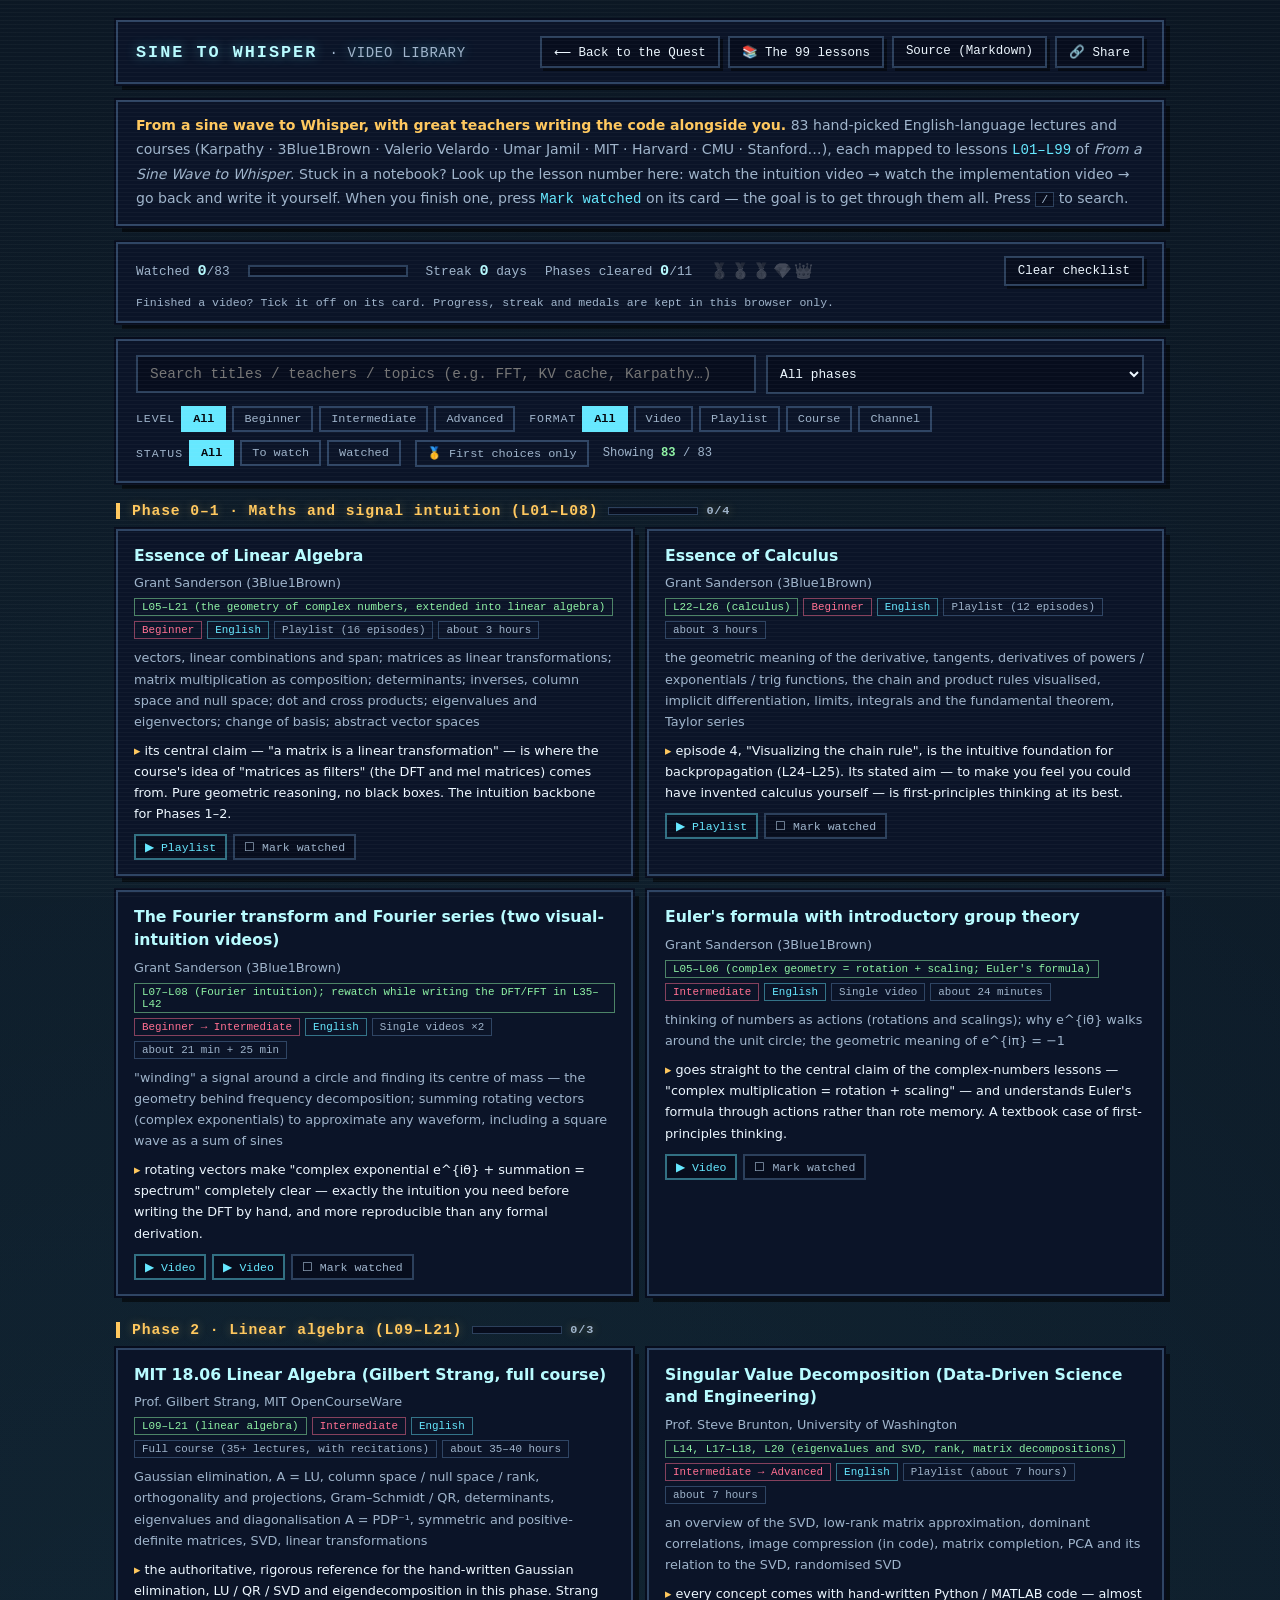
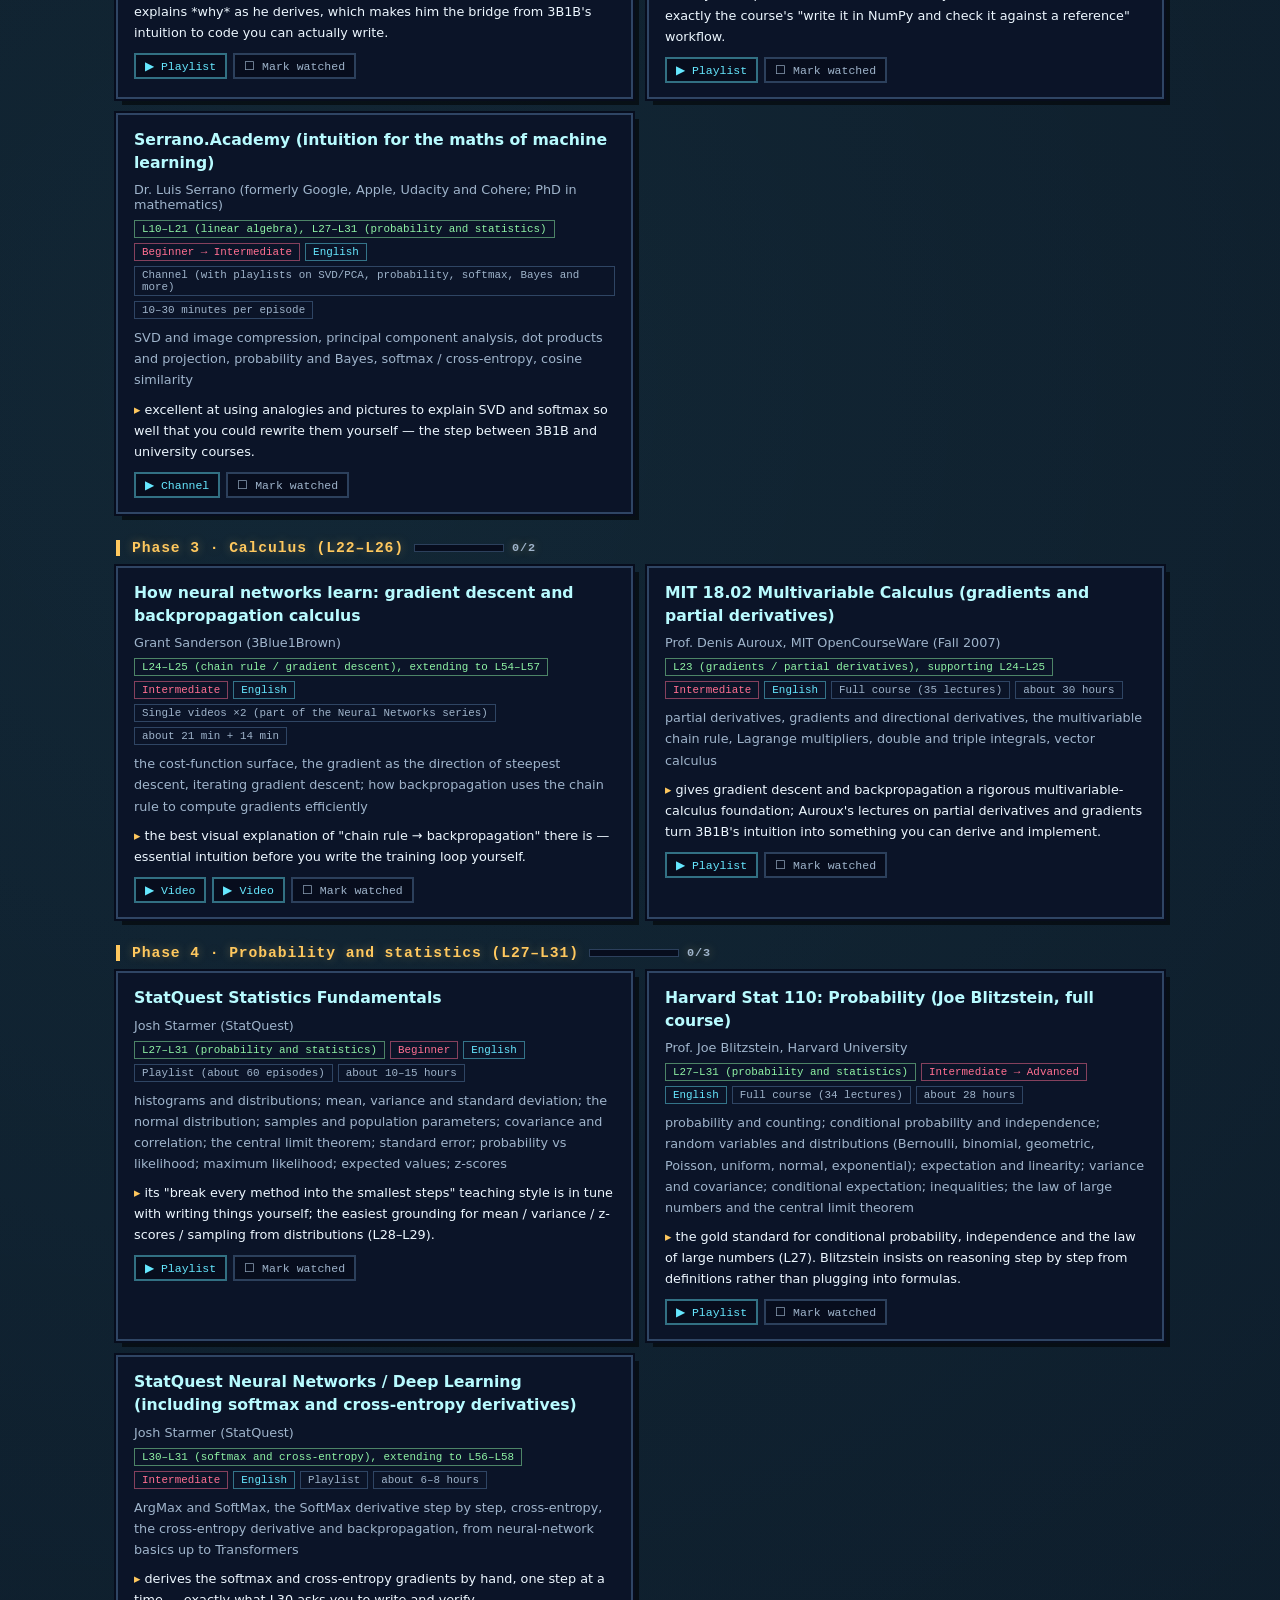
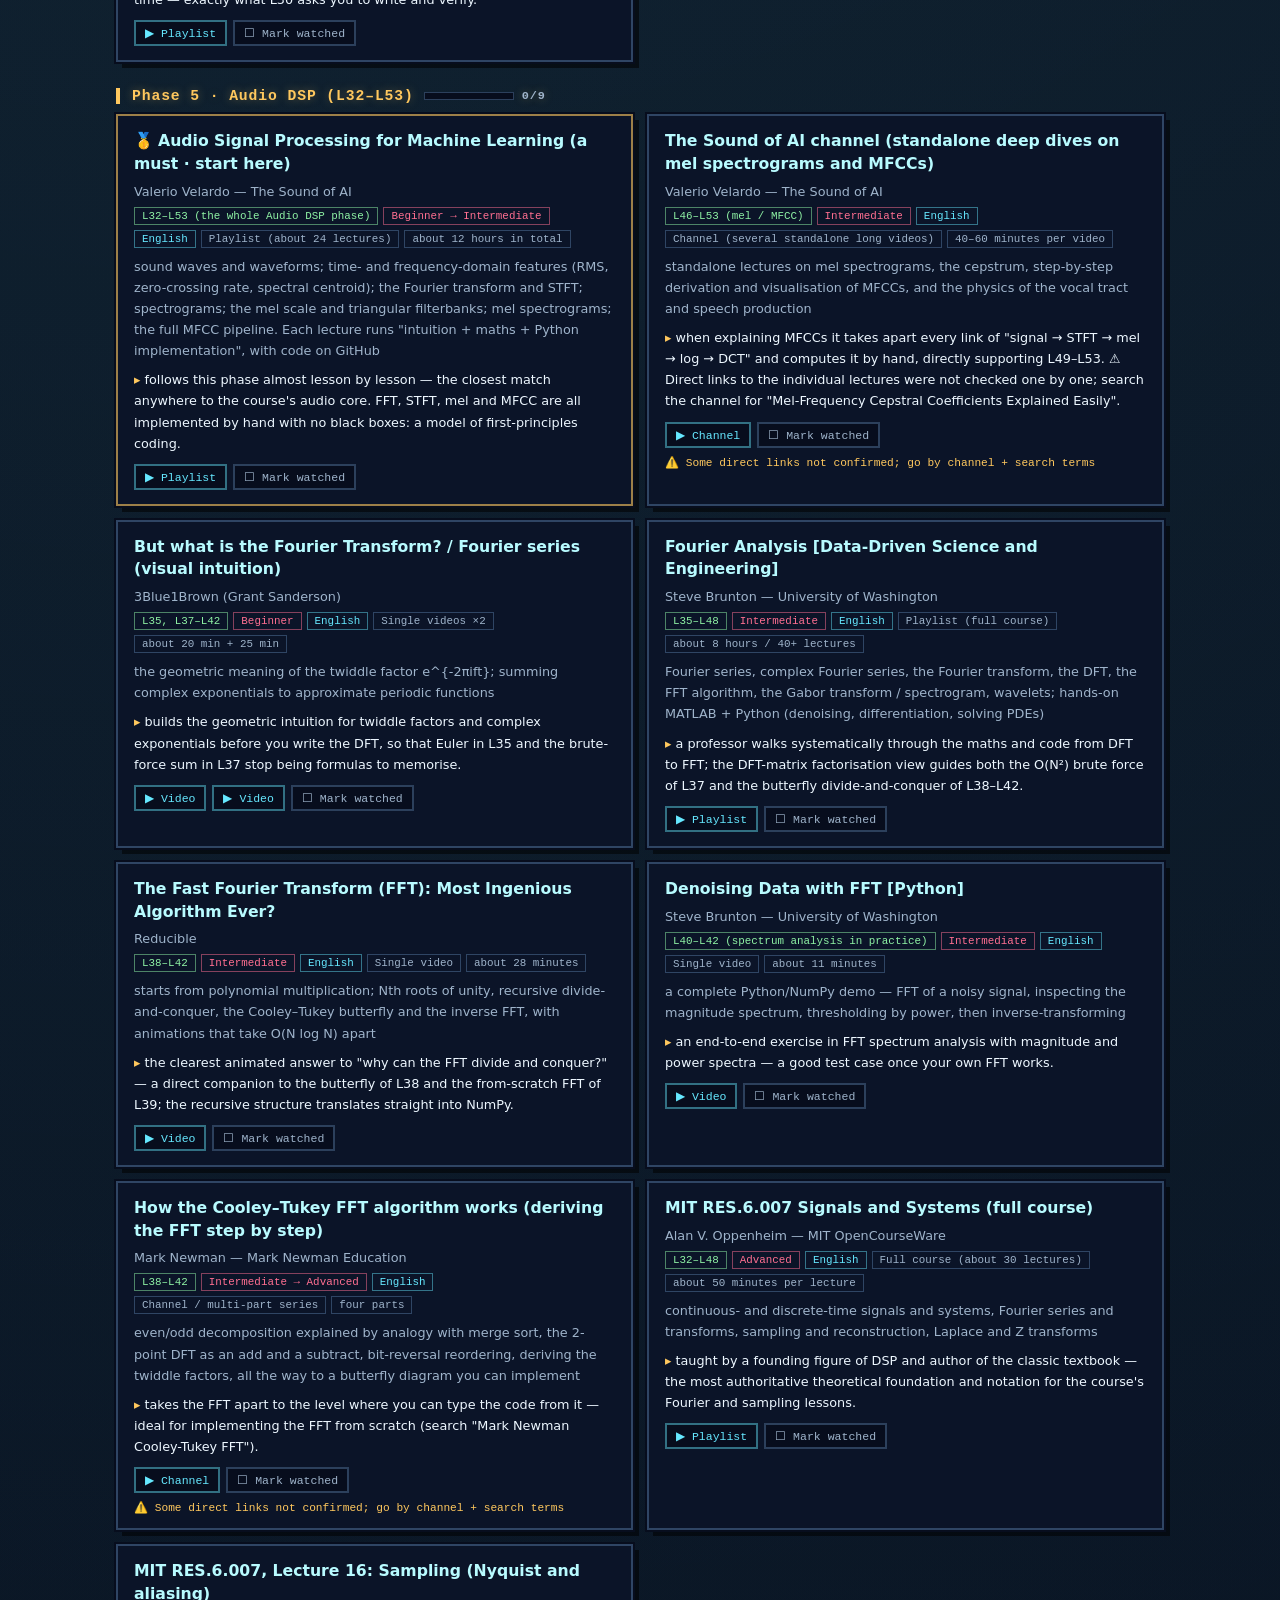
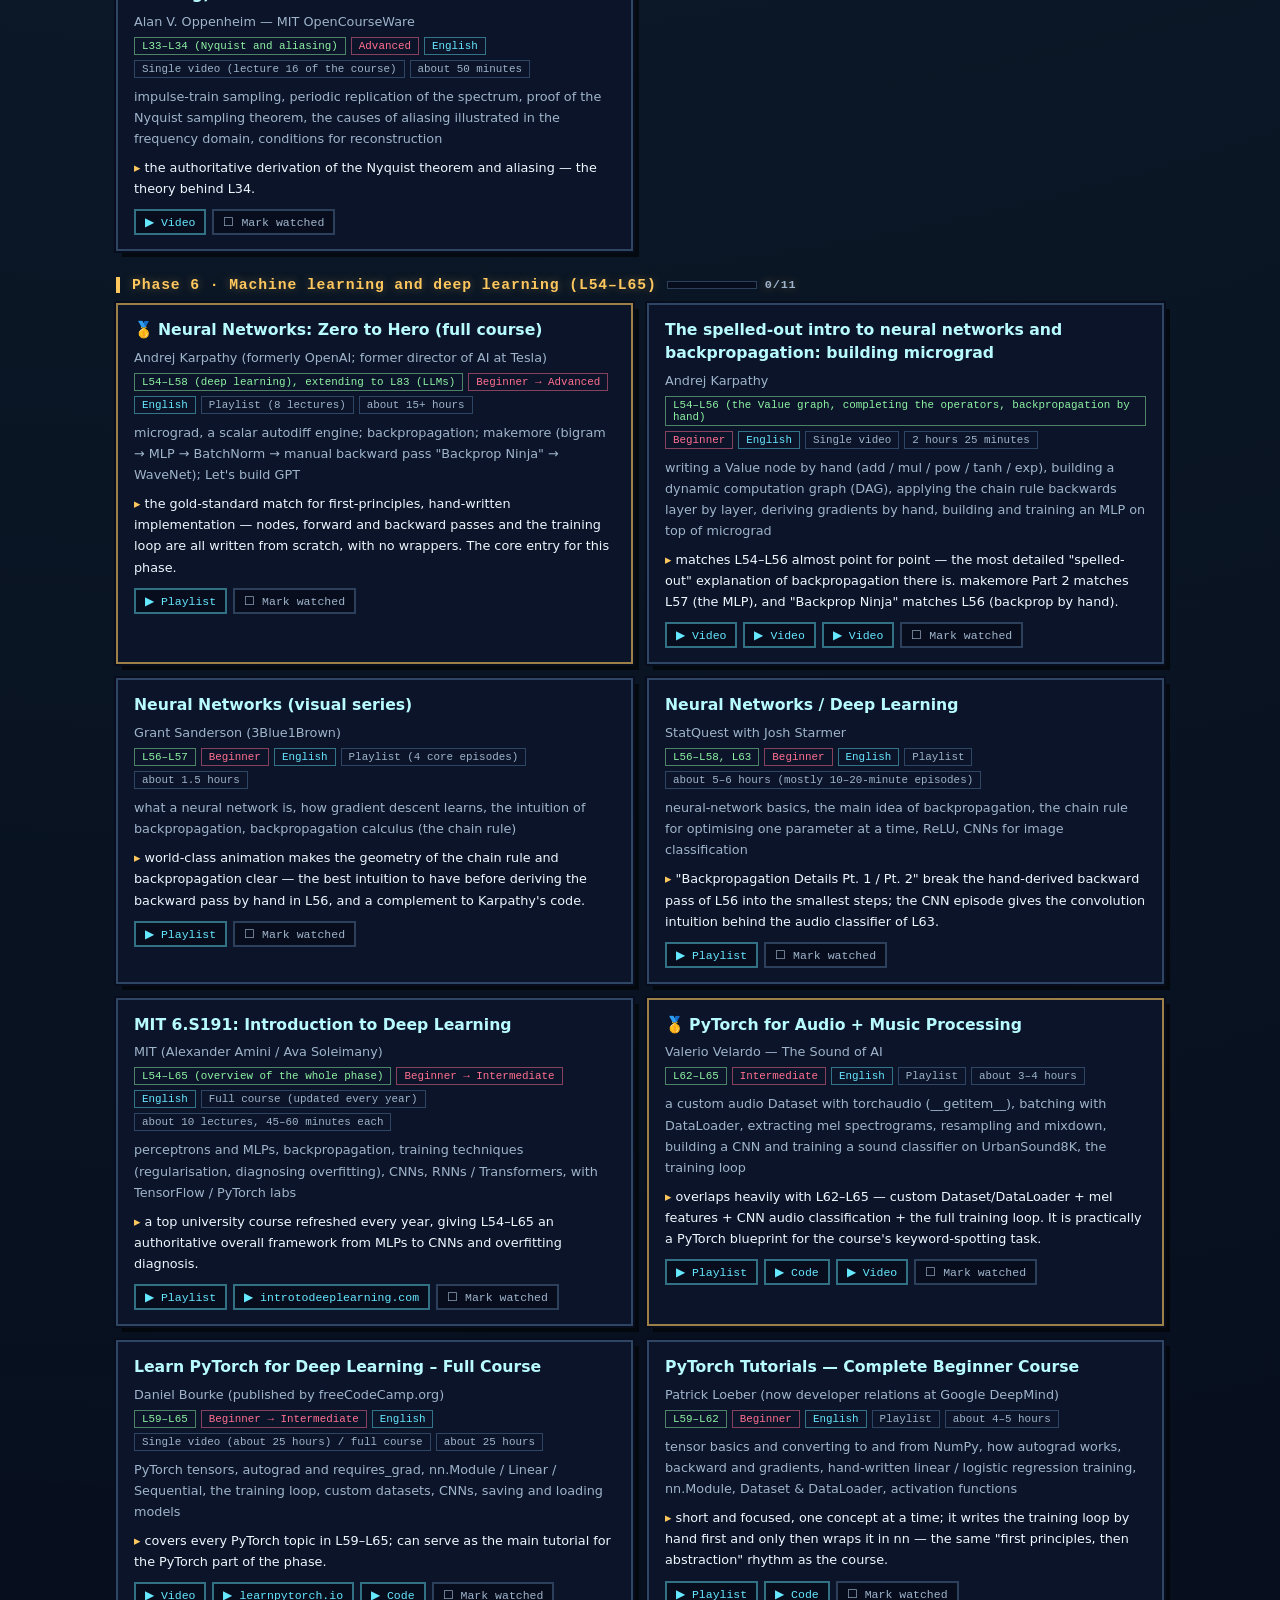
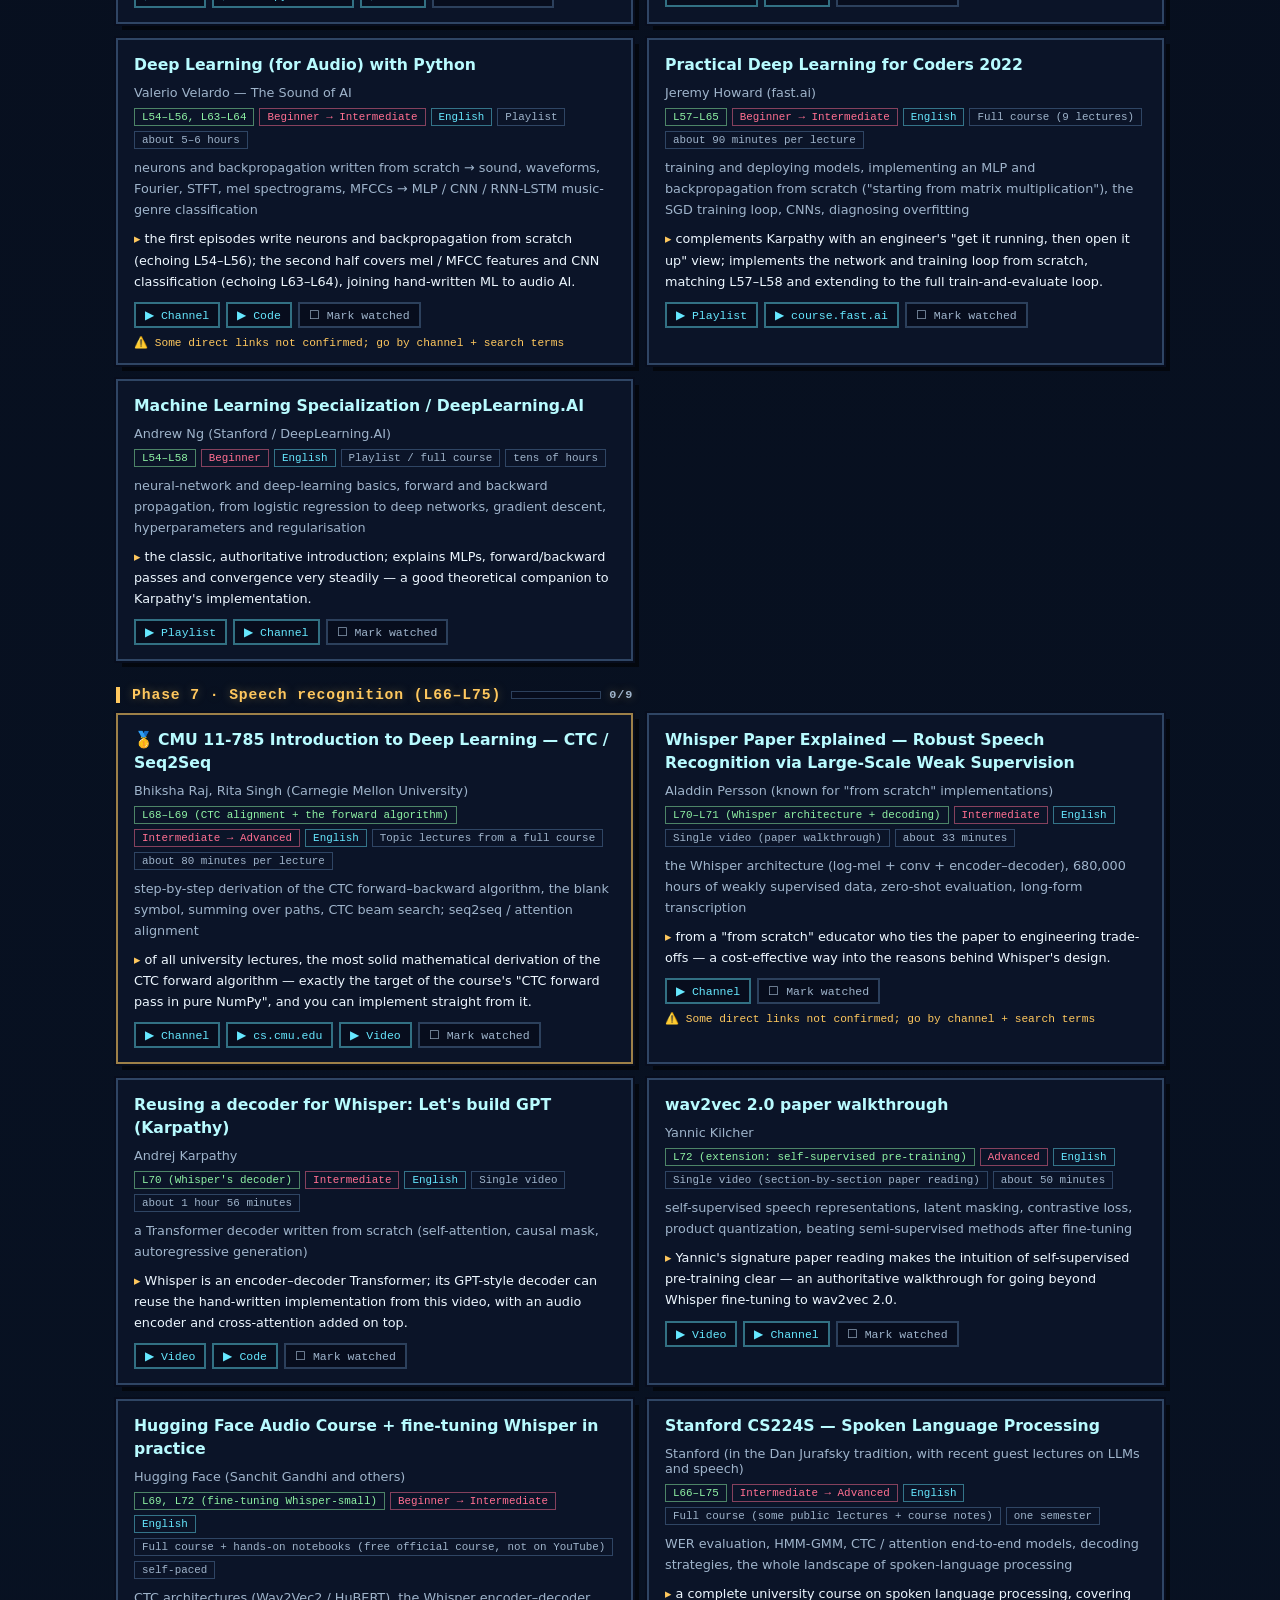
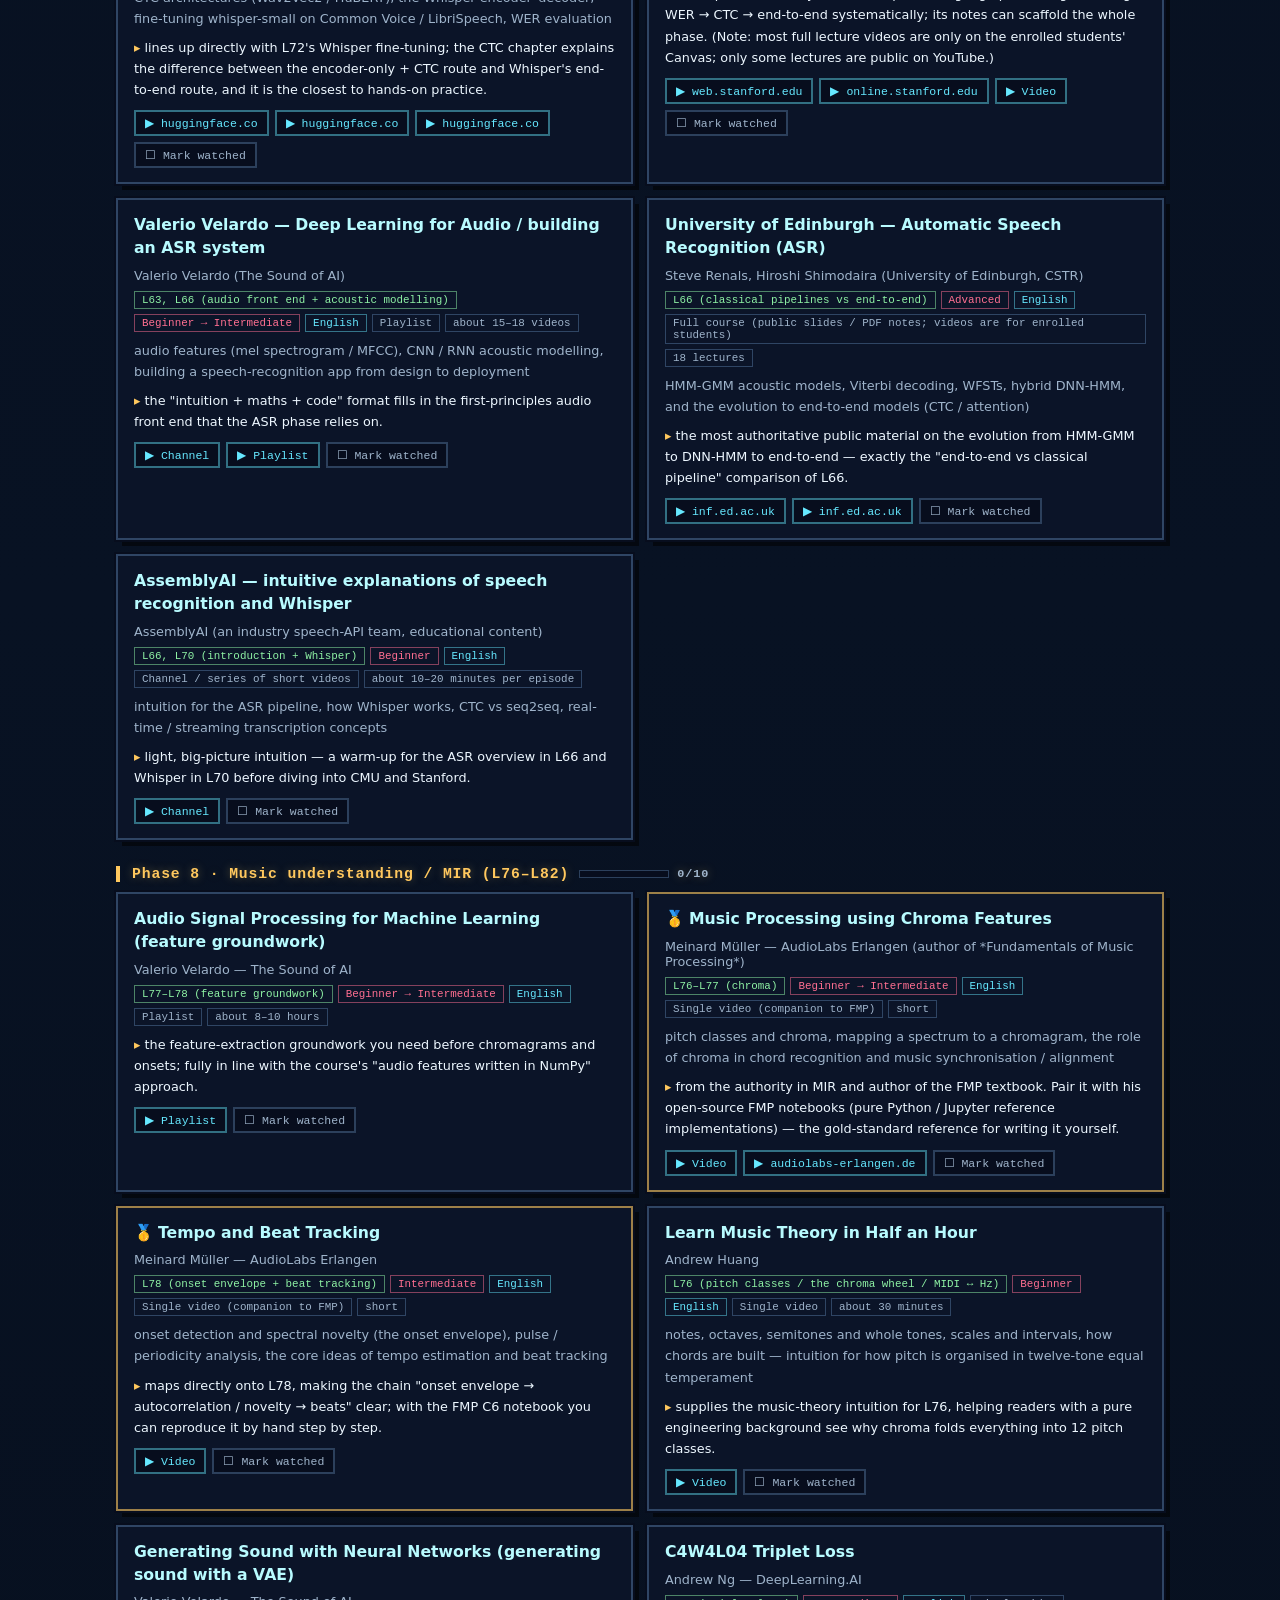
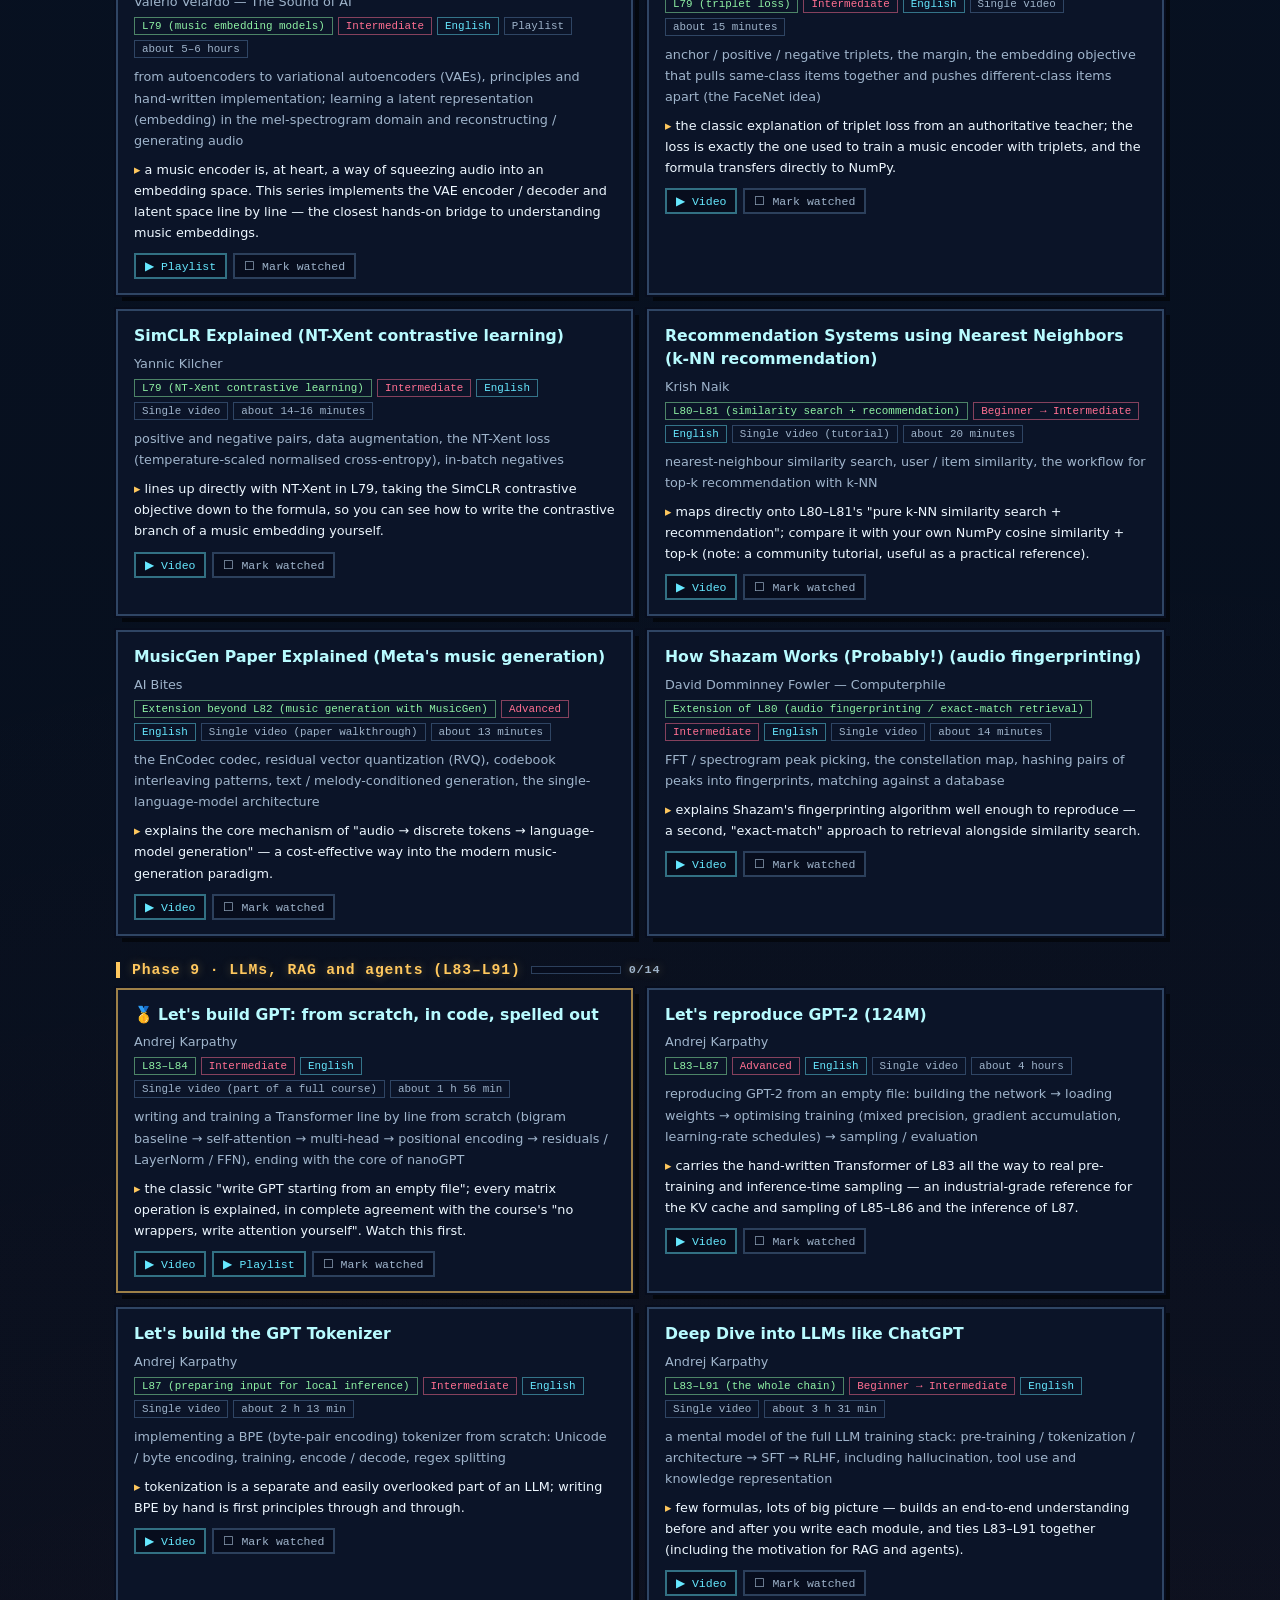
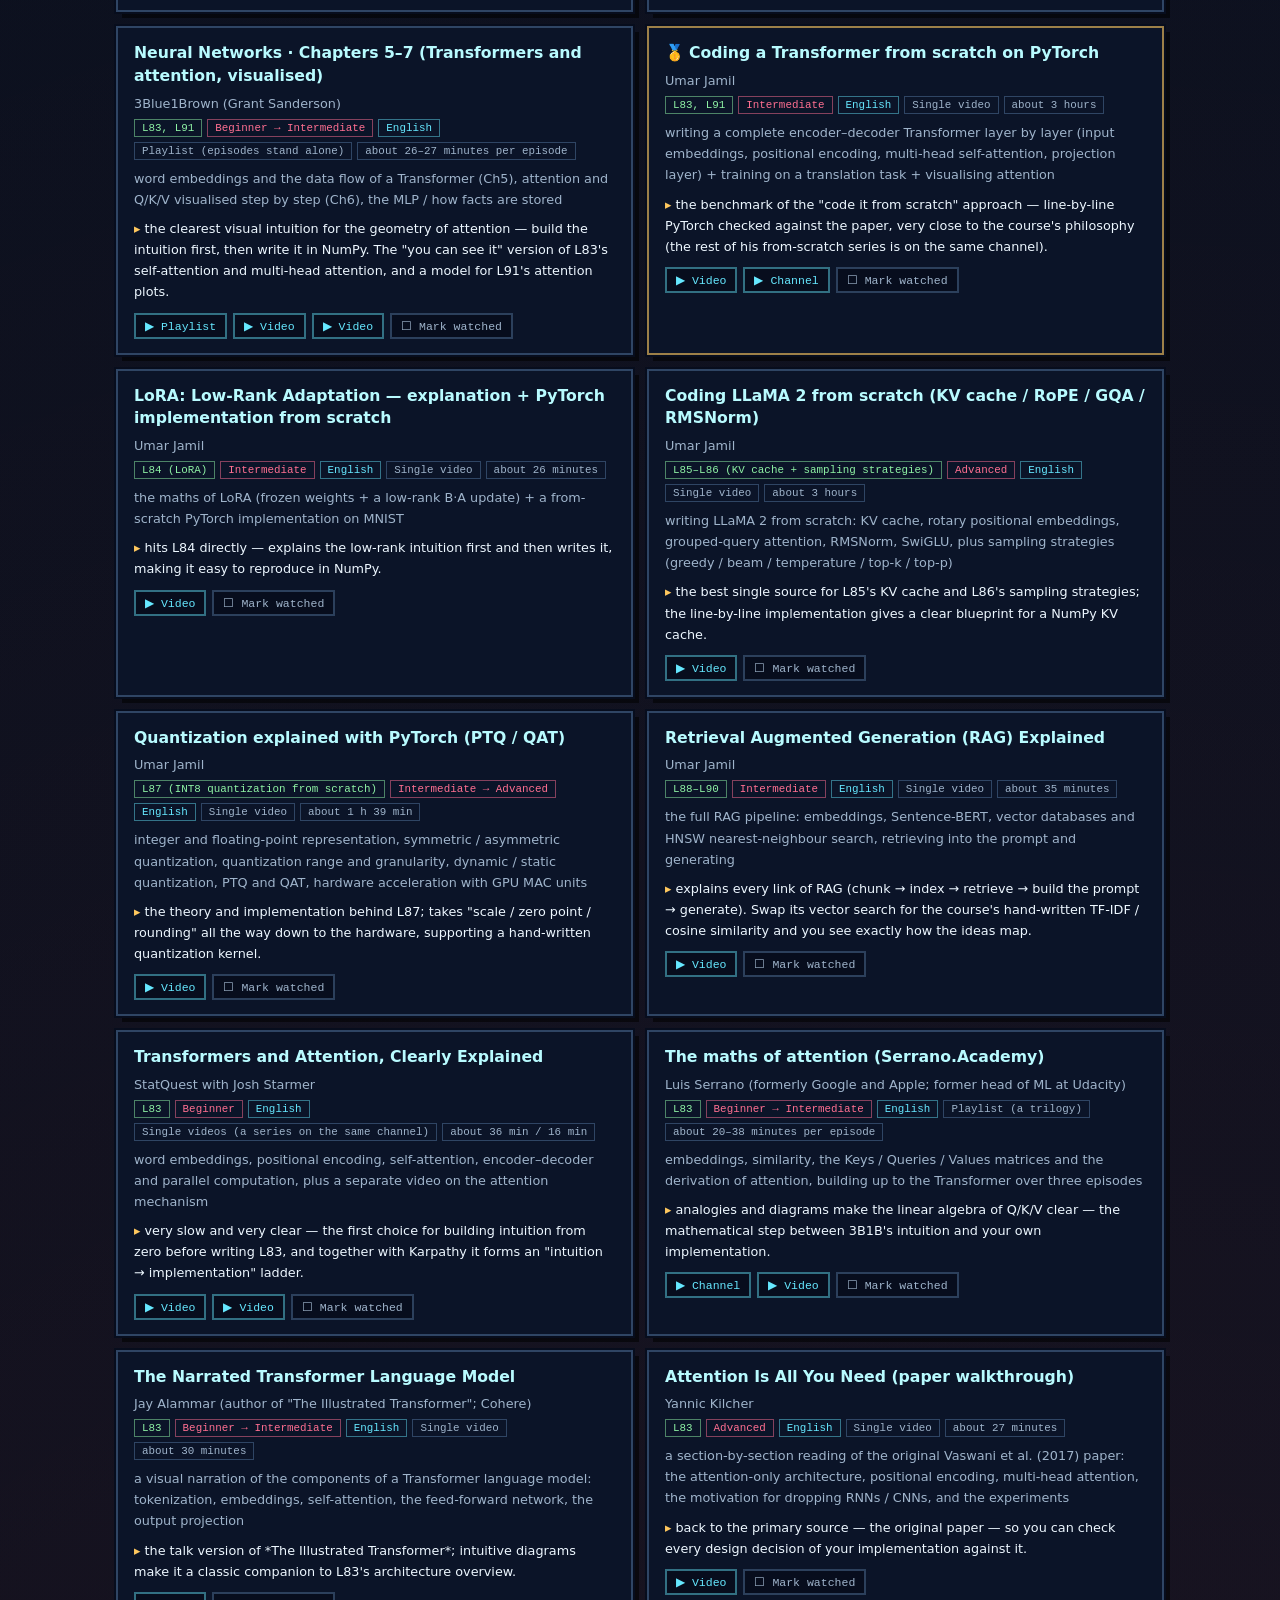
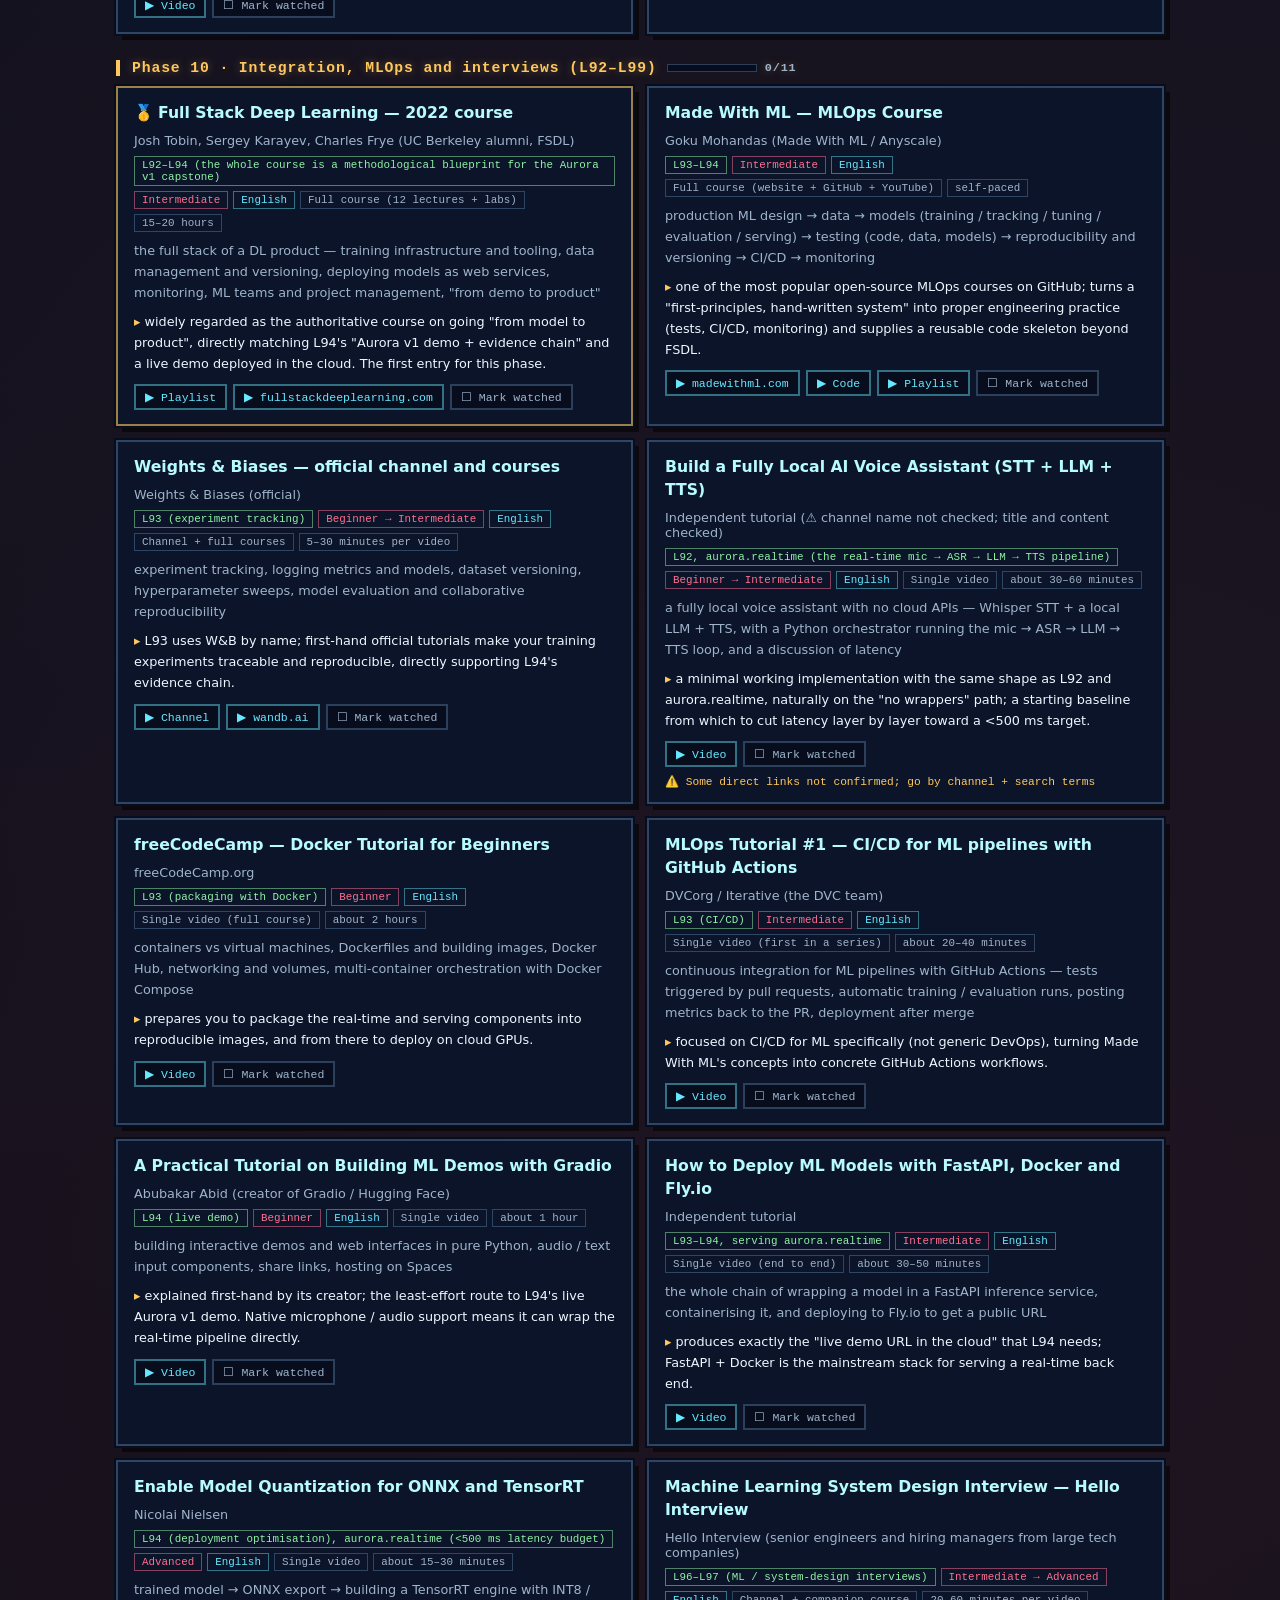
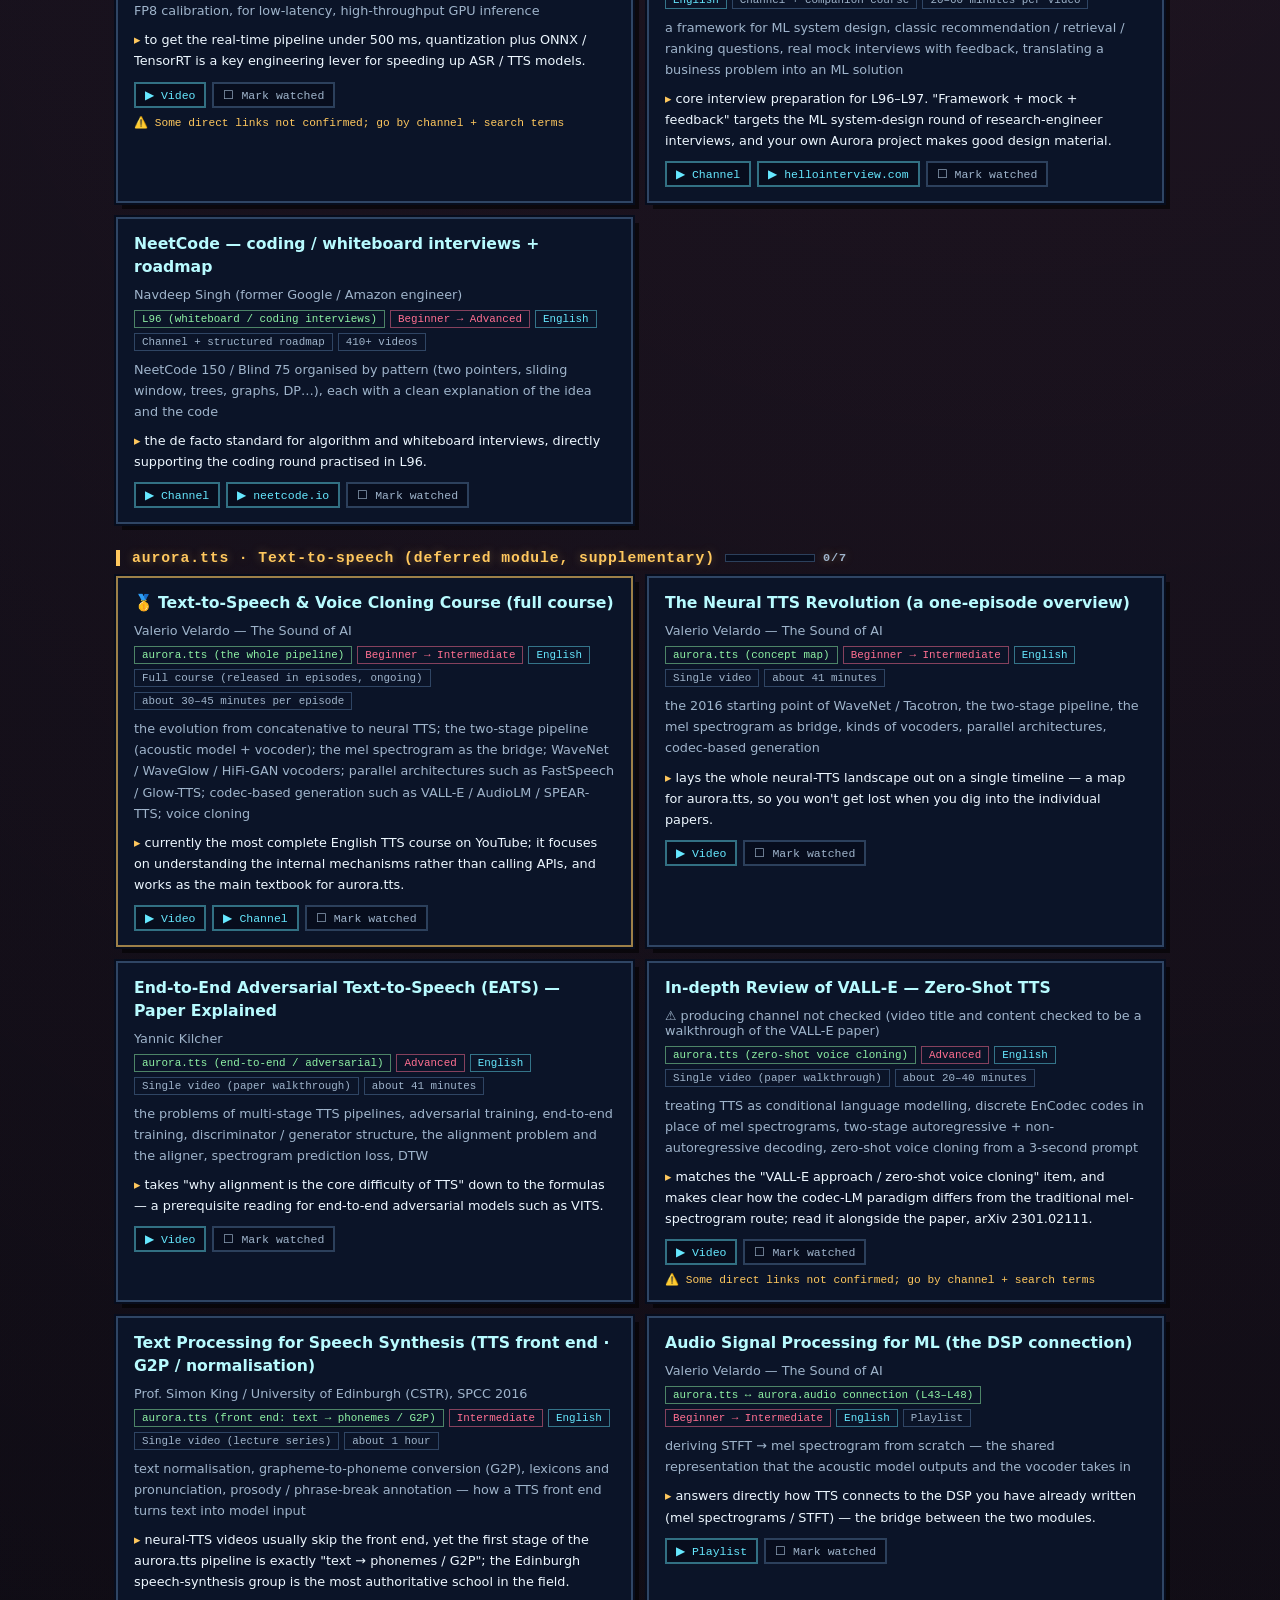
==== quest/video-library.html @ 883bc2a6 "Aurora Quest (English) and an English-only video library, deployed to Pages - quest/: the 8-bit quiz" ====
<!doctype html>
<html lang="en">
  <head>
    <meta charset="UTF-8" />
    <meta name="viewport" content="width=device-width, initial-scale=1.0, viewport-fit=cover" />
    <meta
      name="description"
      content="Video library for From a Sine Wave to Whisper: 83 English-language lectures and courses from great teachers and universities, mapped to lessons L01–L99, searchable and filterable by level and format."
    />
    <meta name="theme-color" content="#08111f" />
    <title>Video Library | From a Sine Wave to Whisper</title>
    <style>
      /* Same design language as the Quest: deep-space CRT + neon palette, hard
         corners + pixel borders. Self-contained (does not load styles.css) so the
         page and the game's styles can't interfere with each other. */
      :root {
        color-scheme: dark;
        --bg: #060b18;
        --panel: #0b1428;
        --panel-deep: #070d1d;
        --line: rgba(140, 197, 255, 0.28);
        --text: #edf7ff;
        --muted: #9fb4cb;
        --cyan: #66e8ff;
        --cyan-strong: #b8fbff;
        --amber: #ffc85e;
        --magenta: #ff6f91;
        --green: #8ff3a5;
        --mono: "IBM Plex Mono", "SFMono-Regular", Consolas, "Liberation Mono", monospace;
        --sans: system-ui, -apple-system, "Segoe UI", Roboto, "Helvetica Neue", Arial,
          sans-serif;
        --max: 1080px;
      }
      * { box-sizing: border-box; }
      html {
        min-height: 100%;
        background:
          radial-gradient(circle at 24% 12%, rgba(102, 232, 255, 0.13), transparent 30%),
          radial-gradient(circle at 78% 85%, rgba(255, 111, 145, 0.1), transparent 28%),
          linear-gradient(180deg, #050814 0%, #081223 52%, #04070e 100%);
      }
      body {
        margin: 0;
        min-height: 100vh;
        color: var(--text);
        font-family: var(--sans);
        overflow-x: hidden;
      }
      body::before {
        content: "";
        position: fixed;
        inset: 0;
        pointer-events: none;
        background: repeating-linear-gradient(
          to bottom,
          rgba(255, 255, 255, 0.03),
          rgba(255, 255, 255, 0.03) 1px,
          transparent 1px,
          transparent 4px
        );
        z-index: 2;
      }
      .shell {
        position: relative;
        max-width: var(--max);
        margin: 0 auto;
        padding: 20px 16px 60px;
        z-index: 1;
      }
      .pixel-panel {
        background: var(--panel);
        border: 2px solid var(--line);
        box-shadow: 0 0 0 2px var(--panel-deep), 6px 6px 0 rgba(0, 0, 0, 0.55);
      }

      /* Top bar */
      .topbar {
        display: flex;
        flex-wrap: wrap;
        align-items: center;
        gap: 10px 16px;
        padding: 14px 18px;
        margin-bottom: 16px;
      }
      .logo {
        font-family: var(--mono);
        font-weight: 700;
        letter-spacing: 0.12em;
        color: var(--cyan-strong);
        text-shadow: 0 0 12px rgba(102, 232, 255, 0.45);
        font-size: 1.05rem;
      }
      .logo small { color: var(--muted); font-weight: 400; letter-spacing: 0.05em; }
      .topbar-links { margin-left: auto; display: flex; gap: 8px; flex-wrap: wrap; }
      .pixel-btn {
        font-family: var(--mono);
        font-size: 0.78rem;
        color: var(--text);
        background: var(--panel-deep);
        border: 2px solid var(--line);
        padding: 6px 12px;
        cursor: pointer;
        text-decoration: none;
        box-shadow: 3px 3px 0 rgba(0, 0, 0, 0.5);
        transition: transform 60ms steps(2, end);
      }
      .pixel-btn:hover { color: var(--cyan-strong); border-color: var(--cyan); transform: translate(-1px, -1px); }
      .pixel-btn:active { transform: translate(1px, 1px); box-shadow: 1px 1px 0 rgba(0, 0, 0, 0.5); }

      /* Intro strip */
      .intro {
        padding: 12px 18px;
        margin-bottom: 16px;
        color: var(--muted);
        font-size: 0.88rem;
        line-height: 1.7;
      }
      .intro strong { color: var(--amber); }
      .intro .k { font-family: var(--mono); color: var(--cyan); }

      /* Controls */
      .controls {
        padding: 14px 18px;
        margin-bottom: 20px;
        display: grid;
        gap: 12px;
      }
      .search-row { display: flex; gap: 10px; flex-wrap: wrap; align-items: center; }
      #search {
        flex: 1;
        min-width: min(220px, 100%);
        font-family: var(--mono);
        font-size: 0.9rem;
        color: var(--text);
        background: var(--panel-deep);
        border: 2px solid var(--line);
        padding: 9px 12px;
        outline: none;
      }
      #search:focus { border-color: var(--cyan); box-shadow: 0 0 10px rgba(102, 232, 255, 0.25); }
      #phase-select {
        font-family: var(--mono);
        font-size: 0.8rem;
        color: var(--text);
        background: var(--panel-deep);
        border: 2px solid var(--line);
        padding: 9px 8px;
        max-width: 100%;
        min-width: 0;
      }
      @media (max-width: 520px) { #phase-select { width: 100%; } }
      .chip-row { display: flex; flex-wrap: wrap; gap: 8px 14px; align-items: center; }
      .chip-group { display: flex; flex-wrap: wrap; gap: 6px; align-items: center; }
      .chip-label { font-family: var(--mono); font-size: 0.72rem; color: var(--muted); letter-spacing: 0.08em; }
      .chip {
        font-family: var(--mono);
        font-size: 0.74rem;
        color: var(--muted);
        background: transparent;
        border: 2px solid var(--line);
        padding: 4px 10px;
        cursor: pointer;
      }
      .chip[aria-pressed="true"] { color: var(--ink, #04070e); background: var(--cyan); border-color: var(--cyan); font-weight: 700; }
      .chip.amber[aria-pressed="true"] { background: var(--amber); border-color: var(--amber); }
      .count-line { font-family: var(--mono); font-size: 0.76rem; color: var(--muted); }
      .count-line strong { color: var(--green); }

      /* Checklist HUD (same pixel gauges as the Quest's top bar) */
      .hud {
        padding: 12px 18px;
        margin-bottom: 16px;
        display: flex;
        flex-wrap: wrap;
        align-items: center;
        gap: 10px 18px;
      }
      .hud .stat { font-family: var(--mono); font-size: 0.8rem; color: var(--muted); white-space: nowrap; }
      .hud .stat strong { color: var(--cyan-strong); font-size: 0.95rem; }
      .xp-meter {
        width: 160px;
        height: 12px;
        background: var(--panel-deep);
        border: 2px solid var(--line);
        padding: 2px;
      }
      .xp-meter-fill {
        width: 0%;
        height: 100%;
        background:
          repeating-linear-gradient(
            90deg,
            transparent,
            transparent 6px,
            rgba(4, 7, 14, 0.55) 6px,
            rgba(4, 7, 14, 0.55) 8px
          ),
          linear-gradient(90deg, var(--cyan), var(--amber));
        transition: width 240ms steps(6);
      }
      .medals { font-size: 0.95rem; letter-spacing: 2px; }
      .medals .locked { opacity: 0.25; filter: grayscale(1); }
      .hud-hint { flex-basis: 100%; margin: 0; font-family: var(--mono); font-size: 0.72rem; color: var(--muted); }
      .hud-hint.crown { color: var(--amber); text-shadow: 0 0 10px rgba(255, 200, 94, 0.4); }
      .hud-actions { margin-left: auto; }
      .pixel-btn.danger { color: var(--magenta); border-color: var(--magenta); }

      /* Watch button and watched-card state */
      .watch-btn {
        font-family: var(--mono);
        font-size: 0.72rem;
        color: var(--muted);
        background: var(--panel-deep);
        border: 2px solid var(--line);
        padding: 4px 9px;
        cursor: pointer;
      }
      .watch-btn:hover { color: var(--green); border-color: var(--green); }
      .watch-btn[aria-pressed="true"] {
        color: var(--ink, #04070e);
        background: var(--green);
        border-color: var(--green);
        font-weight: 700;
      }
      .card.watched { border-color: rgba(143, 243, 165, 0.55); }
      .card.watched .card-title::after { content: " ✓"; color: var(--green); }
      .card.watched .card-covers,
      .card.watched .card-why { opacity: 0.55; }

      /* Progress inside each phase heading */
      .phase-title { display: flex; flex-wrap: wrap; align-items: center; gap: 10px; }
      .phase-progress { font-size: 0.74rem; color: var(--muted); display: inline-flex; align-items: center; gap: 8px; }
      .phase-progress .bar {
        width: 90px;
        height: 8px;
        background: var(--panel-deep);
        border: 1px solid var(--line);
      }
      .phase-progress .bar i { display: block; height: 100%; background: var(--green); }
      .phase-progress.done { color: var(--green); }

      /* Phase groups */
      .phase-block { margin-bottom: 26px; }
      .phase-title {
        font-family: var(--mono);
        font-size: 0.92rem;
        color: var(--amber);
        letter-spacing: 0.06em;
        margin: 0 0 10px;
        padding-left: 12px;
        border-left: 4px solid var(--amber);
        text-shadow: 0 0 10px rgba(255, 200, 94, 0.35);
      }
      .cards { display: grid; grid-template-columns: 1fr; gap: 14px; }
      .cards > * { min-width: 0; }
      @media (min-width: 760px) { .cards { grid-template-columns: 1fr 1fr; } }

      /* Resource cards */
      .card { padding: 14px 16px; display: flex; flex-direction: column; gap: 8px; }
      .card.top-pick { border-color: rgba(255, 200, 94, 0.6); }
      .card-title { margin: 0; font-size: 0.98rem; line-height: 1.45; color: var(--cyan-strong); }
      .card-title .medal { margin-right: 4px; }
      .card-instructor { font-size: 0.8rem; color: var(--muted); }
      .badges { display: flex; flex-wrap: wrap; gap: 5px; }
      .badge {
        font-family: var(--mono);
        font-size: 0.68rem;
        padding: 2px 7px;
        border: 1px solid var(--line);
        color: var(--muted);
        /* English field values run longer than the original's; let badges wrap
           instead of pushing cards wider than a phone screen. */
        white-space: normal;
        overflow-wrap: anywhere;
        max-width: 100%;
      }
      .badge.align { color: var(--green); border-color: rgba(143, 243, 165, 0.5); }
      .badge.diff { color: var(--magenta); border-color: rgba(255, 111, 145, 0.5); }
      .badge.lang { color: var(--cyan); border-color: rgba(102, 232, 255, 0.45); }
      .card-covers { font-size: 0.8rem; color: var(--muted); line-height: 1.65; margin: 0; }
      .card-why { font-size: 0.8rem; color: var(--text); line-height: 1.65; margin: 0; }
      .card-why::before { content: "▸ "; color: var(--amber); }
      .card-links { display: flex; flex-wrap: wrap; gap: 6px; margin-top: 2px; }
      .link-btn {
        font-family: var(--mono);
        font-size: 0.72rem;
        text-decoration: none;
        color: var(--cyan);
        border: 2px solid rgba(102, 232, 255, 0.45);
        padding: 4px 9px;
        background: var(--panel-deep);
      }
      .link-btn:hover { color: var(--ink, #04070e); background: var(--cyan); }
      .warn { font-family: var(--mono); font-size: 0.7rem; color: var(--amber); }
      .empty { padding: 30px; text-align: center; color: var(--muted); font-family: var(--mono); }

      .footer { margin-top: 34px; text-align: center; color: var(--muted); font-size: 0.76rem; font-family: var(--mono); line-height: 1.8; }
      .footer a { color: var(--cyan); }
      kbd {
        font-family: var(--mono);
        border: 1px solid var(--line);
        padding: 0 5px;
        font-size: 0.72rem;
        background: var(--panel-deep);
      }
    </style>
  </head>
  <body>
    <div class="shell">
      <header class="topbar pixel-panel">
        <span class="logo">SINE&nbsp;TO&nbsp;WHISPER <small>· VIDEO LIBRARY</small></span>
        <nav class="topbar-links">
          <a class="pixel-btn" href="./index.html">⟵ Back to the Quest</a>
          <a
            class="pixel-btn"
            href="https://github.com/djzoom/from-sine-to-whisper#the-course-l01--l99"
            target="_blank"
            rel="noopener"
            >📚 The 99 lessons</a
          >
          <a
            class="pixel-btn"
            href="https://github.com/djzoom/from-sine-to-whisper/blob/main/docs/VIDEO_LIBRARY.md"
            target="_blank"
            rel="noopener"
            >Source (Markdown)</a
          >
          <button class="pixel-btn" id="share-button" type="button">🔗 Share</button>
        </nav>
      </header>

      <section class="intro pixel-panel">
        <strong>From a sine wave to Whisper, with great teachers writing the code alongside you.</strong>
        <span id="intro-count">83</span> hand-picked English-language lectures and courses (Karpathy ·
        3Blue1Brown · Valerio Velardo · Umar Jamil · MIT · Harvard · CMU · Stanford…), each mapped to
        lessons <span class="k">L01–L99</span> of <em>From a Sine Wave to Whisper</em>. Stuck in a
        notebook? Look up the lesson number here: watch the intuition video → watch the implementation
        video → go back and write it yourself. When you finish one, press
        <span class="k">Mark watched</span> on its card — the goal is to get through them all. Press
        <kbd>/</kbd> to search.
      </section>

      <section class="hud pixel-panel" aria-label="Checklist progress">
        <span class="stat">Watched <strong id="hud-count">0</strong><span id="hud-total">/0</span></span>
        <div class="xp-meter" aria-hidden="true"><div class="xp-meter-fill" id="hud-fill"></div></div>
        <span class="stat">Streak <strong id="hud-streak">0</strong> <span id="hud-streak-unit">days</span></span>
        <span class="stat">Phases cleared <strong id="hud-phases">0</strong><span id="hud-phase-total">/0</span></span>
        <span class="medals" id="hud-medals" title="Milestones: 10 🥉 · 25 🥈 · 50 🥇 · 75 💎 · all 👑"></span>
        <span class="hud-actions">
          <button class="pixel-btn" id="clear-watched" type="button">Clear checklist</button>
        </span>
        <p class="hud-hint" id="hud-hint" aria-live="polite"></p>
      </section>

      <section class="controls pixel-panel" aria-label="Search and filters">
        <div class="search-row">
          <input
            id="search"
            type="search"
            placeholder="Search titles / teachers / topics (e.g. FFT, KV cache, Karpathy…)"
            aria-label="Search the library"
          />
          <select id="phase-select" aria-label="Filter by course phase">
            <option value="">All phases</option>
          </select>
        </div>
        <div class="chip-row">
          <div class="chip-group" id="diff-chips" role="group" aria-label="Filter by level">
            <span class="chip-label">LEVEL</span>
            <button class="chip" data-value="" aria-pressed="true">All</button>
            <button class="chip" data-value="Beginner" aria-pressed="false">Beginner</button>
            <button class="chip" data-value="Intermediate" aria-pressed="false">Intermediate</button>
            <button class="chip" data-value="Advanced" aria-pressed="false">Advanced</button>
          </div>
          <div class="chip-group" id="format-chips" role="group" aria-label="Filter by format">
            <span class="chip-label">FORMAT</span>
            <button class="chip" data-value="" aria-pressed="true">All</button>
            <button class="chip" data-value="Video" aria-pressed="false">Video</button>
            <button class="chip" data-value="Playlist" aria-pressed="false">Playlist</button>
            <button class="chip" data-value="Course" aria-pressed="false">Course</button>
            <button class="chip" data-value="Channel" aria-pressed="false">Channel</button>
          </div>
          <div class="chip-group" id="watch-chips" role="group" aria-label="Filter by watched status">
            <span class="chip-label">STATUS</span>
            <button class="chip" data-value="" aria-pressed="true">All</button>
            <button class="chip" data-value="unwatched" aria-pressed="false">To watch</button>
            <button class="chip" data-value="watched" aria-pressed="false">Watched</button>
          </div>
          <div class="chip-group">
            <button class="chip amber" id="top-pick-chip" aria-pressed="false">🥇 First choices only</button>
          </div>
          <span class="count-line" id="count-line" aria-live="polite"></span>
        </div>
      </section>

      <main id="library" aria-label="Video list"></main>

      <footer class="footer">
        <p>
          Source:
          <a
            href="https://github.com/djzoom/from-sine-to-whisper/blob/main/docs/VIDEO_LIBRARY.md"
            target="_blank"
            rel="noopener"
            >docs/VIDEO_LIBRARY.md</a
          >
          (after editing the Markdown, run
          <kbd>node scripts/generate_video_library_data.mjs</kbd> to regenerate). All lectures are in
          English. ⚠️ = a single-video link that was not individually confirmed; go by the channel +
          search terms. Your checklist is stored only in this browser.
        </p>
      </footer>
    </div>

    <script type="module">
      import { videoLibrary } from "./src/video-library.generated.js";
      import {
        loadSave,
        persist,
        clearSave,
        defaultSave,
        toggleWatched,
        watchedCount,
        streakDays,
        milestones,
        nextMilestone,
      } from "./src/video-library-state.js";

      const state = { query: "", phase: "", diff: "", format: "", topPick: false, watch: "" };
      const validIds = new Set(videoLibrary.items.map((item) => item.id));
      let save = loadSave(validIds);

      const searchInput = document.getElementById("search");
      const phaseSelect = document.getElementById("phase-select");
      const countLine = document.getElementById("count-line");
      const container = document.getElementById("library");

      document.getElementById("intro-count").textContent = videoLibrary.count;

      for (const phase of videoLibrary.phases) {
        const option = document.createElement("option");
        option.value = phase;
        // Drop the parenthetical lesson range in the dropdown to keep it compact.
        option.textContent = phase.replace(/\s*\([^)]*\)/g, "").trim();
        phaseSelect.appendChild(option);
      }

      const escapeHtml = (text) =>
        String(text).replace(
          /[&<>"']/g,
          (ch) => ({ "&": "&amp;", "<": "&lt;", ">": "&gt;", '"': "&quot;", "'": "&#39;" })[ch]
        );

      function matches(item) {
        if (state.phase && item.phase !== state.phase) return false;
        if (state.diff && !item.diffLevels.includes(state.diff)) return false;
        if (state.format && !item.formatTags.includes(state.format)) return false;
        if (state.topPick && !item.topPick) return false;
        if (state.watch === "watched" && !save.watched[item.id]) return false;
        if (state.watch === "unwatched" && save.watched[item.id]) return false;
        if (state.query) {
          for (const term of state.query.toLowerCase().split(/\s+/)) {
            if (term && !item.searchable.includes(term)) return false;
          }
        }
        return true;
      }

      function badge(text, cls = "") {
        return text ? `<span class="badge ${cls}">${escapeHtml(text)}</span>` : "";
      }

      function renderCard(item) {
        const badges = [
          badge(item.align, "align"),
          badge(item.difficulty, "diff"),
          badge(item.langTags.join(" / "), "lang"),
          badge(item.type),
          badge(item.duration),
        ].join("");
        const links = item.urls
          .map(
            ({ url, label }) =>
              `<a class="link-btn" href="${escapeHtml(url)}" target="_blank" rel="noopener">▶ ${escapeHtml(label)}</a>`
          )
          .join("");
        const watchedOn = save.watched[item.id];
        const watchBtn = watchedOn
          ? `<button class="watch-btn" data-id="${item.id}" aria-pressed="true" title="Click to untick">✓ Watched ${watchedOn.slice(5)}</button>`
          : `<button class="watch-btn" data-id="${item.id}" aria-pressed="false" title="Finished it? Click to tick it off">☐ Mark watched</button>`;
        return `<article class="card pixel-panel${item.topPick ? " top-pick" : ""}${watchedOn ? " watched" : ""}">
          <h3 class="card-title">${item.topPick ? '<span class="medal">🥇</span>' : ""}${escapeHtml(item.title)}</h3>
          <div class="card-instructor">${escapeHtml(item.instructor ?? "")}</div>
          <div class="badges">${badges}</div>
          ${item.covers ? `<p class="card-covers">${escapeHtml(item.covers)}</p>` : ""}
          ${item.why ? `<p class="card-why">${escapeHtml(item.why)}</p>` : ""}
          <div class="card-links">${links}${watchBtn}</div>
          ${item.unverified ? '<span class="warn">⚠️ Some direct links not confirmed; go by channel + search terms</span>' : ""}
        </article>`;
      }

      function phaseStats(phase) {
        const items = videoLibrary.items.filter((item) => item.phase === phase);
        const done = items.filter((item) => save.watched[item.id]).length;
        return { done, total: items.length };
      }

      function renderHud() {
        const count = watchedCount(save);
        const total = videoLibrary.count;
        const clearedPhases = videoLibrary.phases.filter((phase) => {
          const { done, total: t } = phaseStats(phase);
          return t > 0 && done >= t;
        }).length;

        document.getElementById("hud-count").textContent = count;
        document.getElementById("hud-total").textContent = `/${total}`;
        document.getElementById("hud-fill").style.width = `${Math.round((count / total) * 100)}%`;
        const streak = streakDays(save);
        document.getElementById("hud-streak").textContent = streak;
        document.getElementById("hud-streak-unit").textContent = streak === 1 ? "day" : "days";
        document.getElementById("hud-phases").textContent = clearedPhases;
        document.getElementById("hud-phase-total").textContent = `/${videoLibrary.phases.length}`;

        document.getElementById("hud-medals").innerHTML = milestones(total)
          .map(
            (m) =>
              `<span class="${count >= m.at ? "" : "locked"}" title="${m.at} watched · ${m.name}">${m.icon}</span>`
          )
          .join("");

        const hint = document.getElementById("hud-hint");
        const next = nextMilestone(total, count);
        if (!count) {
          hint.textContent =
            "Finished a video? Tick it off on its card. Progress, streak and medals are kept in this browser only.";
          hint.classList.remove("crown");
        } else if (next) {
          const left = next.at - count;
          hint.textContent = `${left} more to unlock ${next.icon} ${next.name}. Miss a day and the streak resets, so watch one today.`;
          hint.classList.remove("crown");
        } else {
          hint.textContent = `👑 All done! All ${total} videos, from a sine wave to Whisper. Now go back to the notebooks and write every one of them yourself.`;
          hint.classList.add("crown");
        }
      }

      function render() {
        const visible = videoLibrary.items.filter(matches);
        countLine.innerHTML = `Showing <strong>${visible.length}</strong> / ${videoLibrary.count}`;
        renderHud();
        if (!visible.length) {
          container.innerHTML = '<div class="empty pixel-panel">Nothing matches. Try another search?</div>';
          return;
        }
        const blocks = [];
        for (const phase of videoLibrary.phases) {
          const cards = visible.filter((item) => item.phase === phase);
          if (!cards.length) continue;
          const { done, total } = phaseStats(phase);
          const pct = total ? Math.round((done / total) * 100) : 0;
          blocks.push(`<section class="phase-block">
            <h2 class="phase-title">${escapeHtml(phase)}
              <span class="phase-progress${done >= total ? " done" : ""}">
                <span class="bar" aria-hidden="true"><i style="width:${pct}%"></i></span>
                ${done}/${total}${done >= total ? " ✅ Cleared" : ""}
              </span>
            </h2>
            <div class="cards">${cards.map(renderCard).join("")}</div>
          </section>`);
        }
        container.innerHTML = blocks.join("");
      }

      searchInput.addEventListener("input", () => {
        state.query = searchInput.value.trim();
        render();
      });
      phaseSelect.addEventListener("change", () => {
        state.phase = phaseSelect.value;
        render();
      });

      function wireChips(groupId, key) {
        const group = document.getElementById(groupId);
        group.addEventListener("click", (event) => {
          const chip = event.target.closest(".chip");
          if (!chip) return;
          state[key] = chip.dataset.value;
          for (const other of group.querySelectorAll(".chip")) {
            other.setAttribute("aria-pressed", String(other === chip));
          }
          render();
        });
      }
      wireChips("diff-chips", "diff");
      wireChips("format-chips", "format");
      wireChips("watch-chips", "watch");

      // Checklist: event delegation (cards are rebuilt on every filter change).
      // Change the save → persist → re-render.
      container.addEventListener("click", (event) => {
        const btn = event.target.closest(".watch-btn");
        if (!btn) return;
        toggleWatched(save, btn.dataset.id);
        persist(save);
        render();
      });

      // Clear checklist: two-step confirmation (the first click arms it; it disarms
      // itself after 3 seconds). Clearing means clearing: a new save is written the
      // next time something is ticked.
      const clearBtn = document.getElementById("clear-watched");
      let clearArmed = false;
      let clearTimer = null;
      function disarmClear() {
        clearArmed = false;
        clearTimeout(clearTimer);
        clearBtn.textContent = "Clear checklist";
        clearBtn.classList.remove("danger");
      }
      clearBtn.addEventListener("click", () => {
        if (!clearArmed) {
          clearArmed = true;
          clearBtn.textContent = "Click again to clear";
          clearBtn.classList.add("danger");
          clearTimer = setTimeout(disarmClear, 3000);
          return;
        }
        disarmClear();
        clearSave();
        save = defaultSave();
        render();
      });

      const topPickChip = document.getElementById("top-pick-chip");
      topPickChip.addEventListener("click", () => {
        state.topPick = !state.topPick;
        topPickChip.setAttribute("aria-pressed", String(state.topPick));
        render();
      });

      document.addEventListener("keydown", (event) => {
        if (event.key === "/" && document.activeElement !== searchInput) {
          event.preventDefault();
          searchInput.focus();
        }
      });

      // Share: use the system share sheet where there is one (mobile); otherwise
      // copy the link to the clipboard and say so.
      const shareBtn = document.getElementById("share-button");
      shareBtn.addEventListener("click", async () => {
        const data = {
          title: document.title,
          text: `Video library for From a Sine Wave to Whisper: ${videoLibrary.count} English lectures mapped to lessons L01–L99.`,
          url: location.href,
        };
        try {
          if (navigator.share) {
            await navigator.share(data);
            return;
          }
          await navigator.clipboard.writeText(data.url);
          const original = shareBtn.textContent;
          shareBtn.textContent = "✓ Link copied";
          setTimeout(() => (shareBtn.textContent = original), 2000);
        } catch {
          /* the user cancelled the share sheet, or the clipboard is blocked: stay quiet */
        }
      });

      render();
    </script>
  </body>
</html>
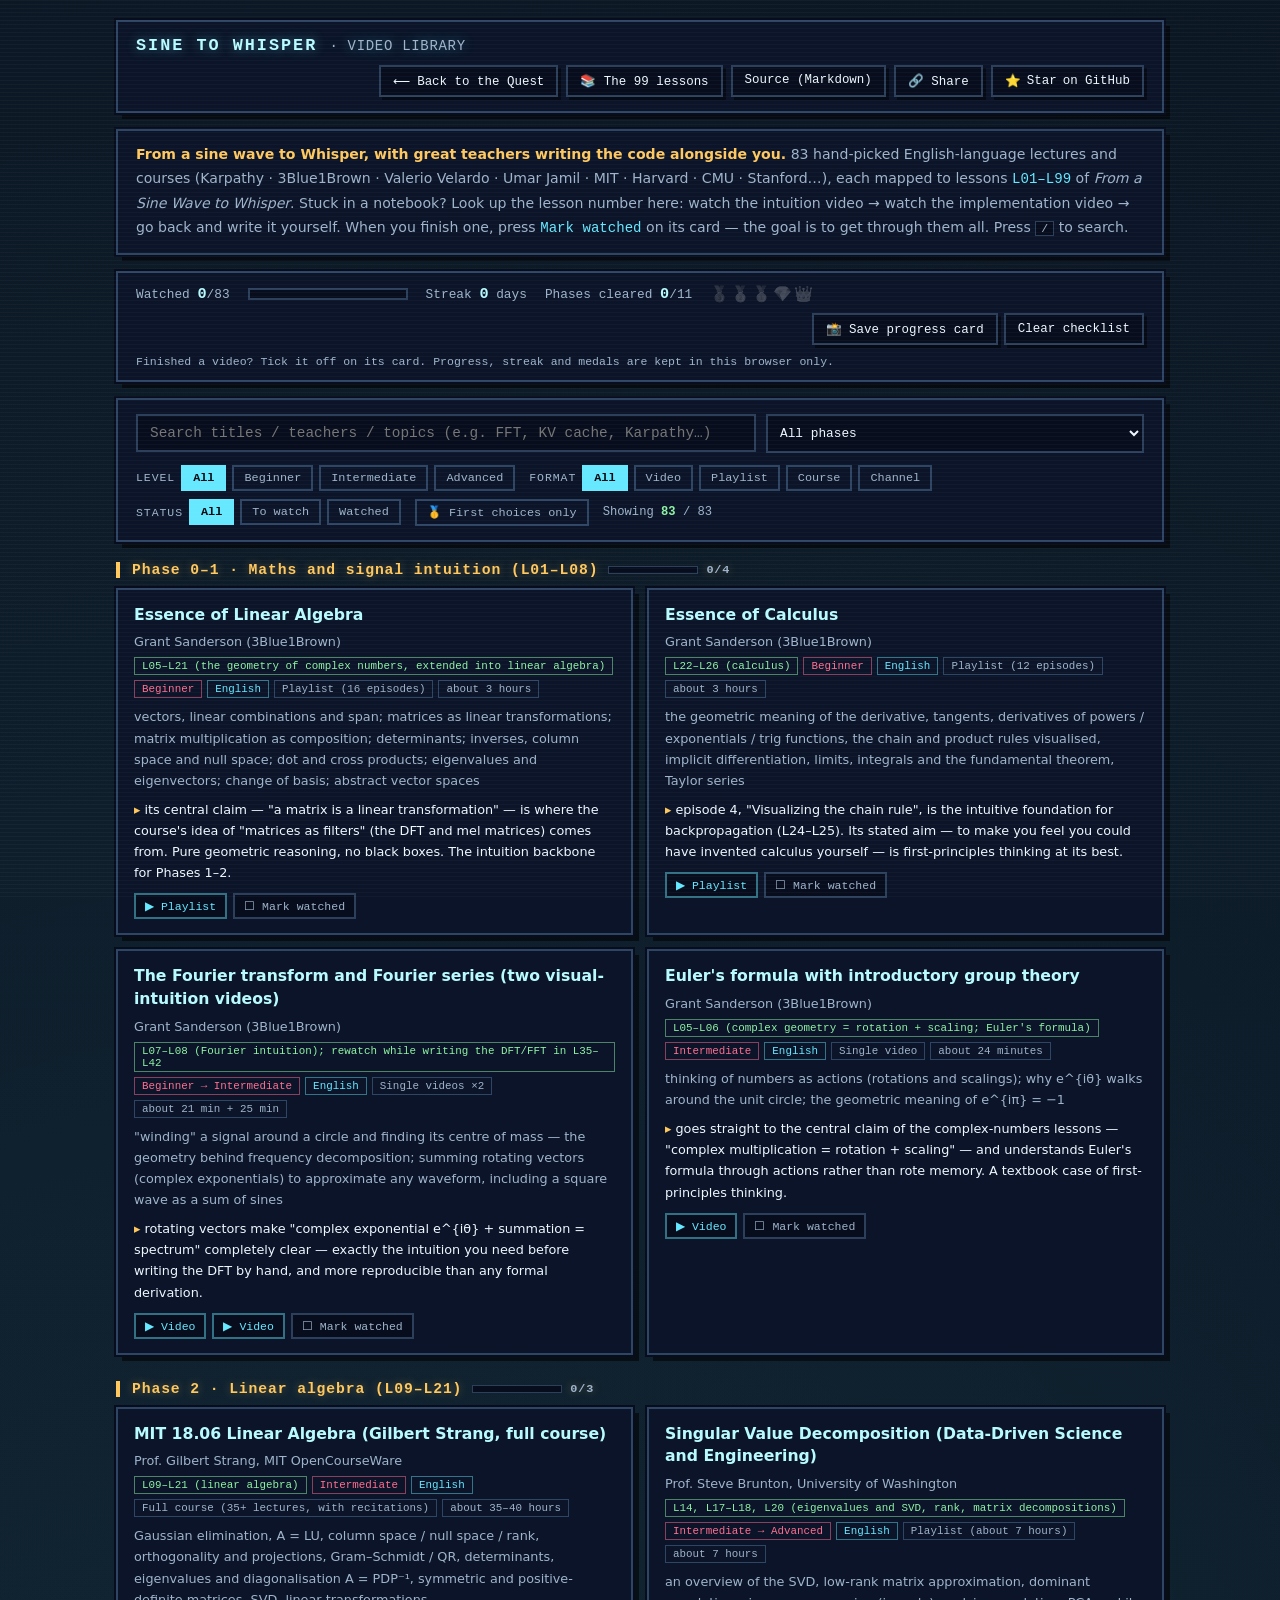
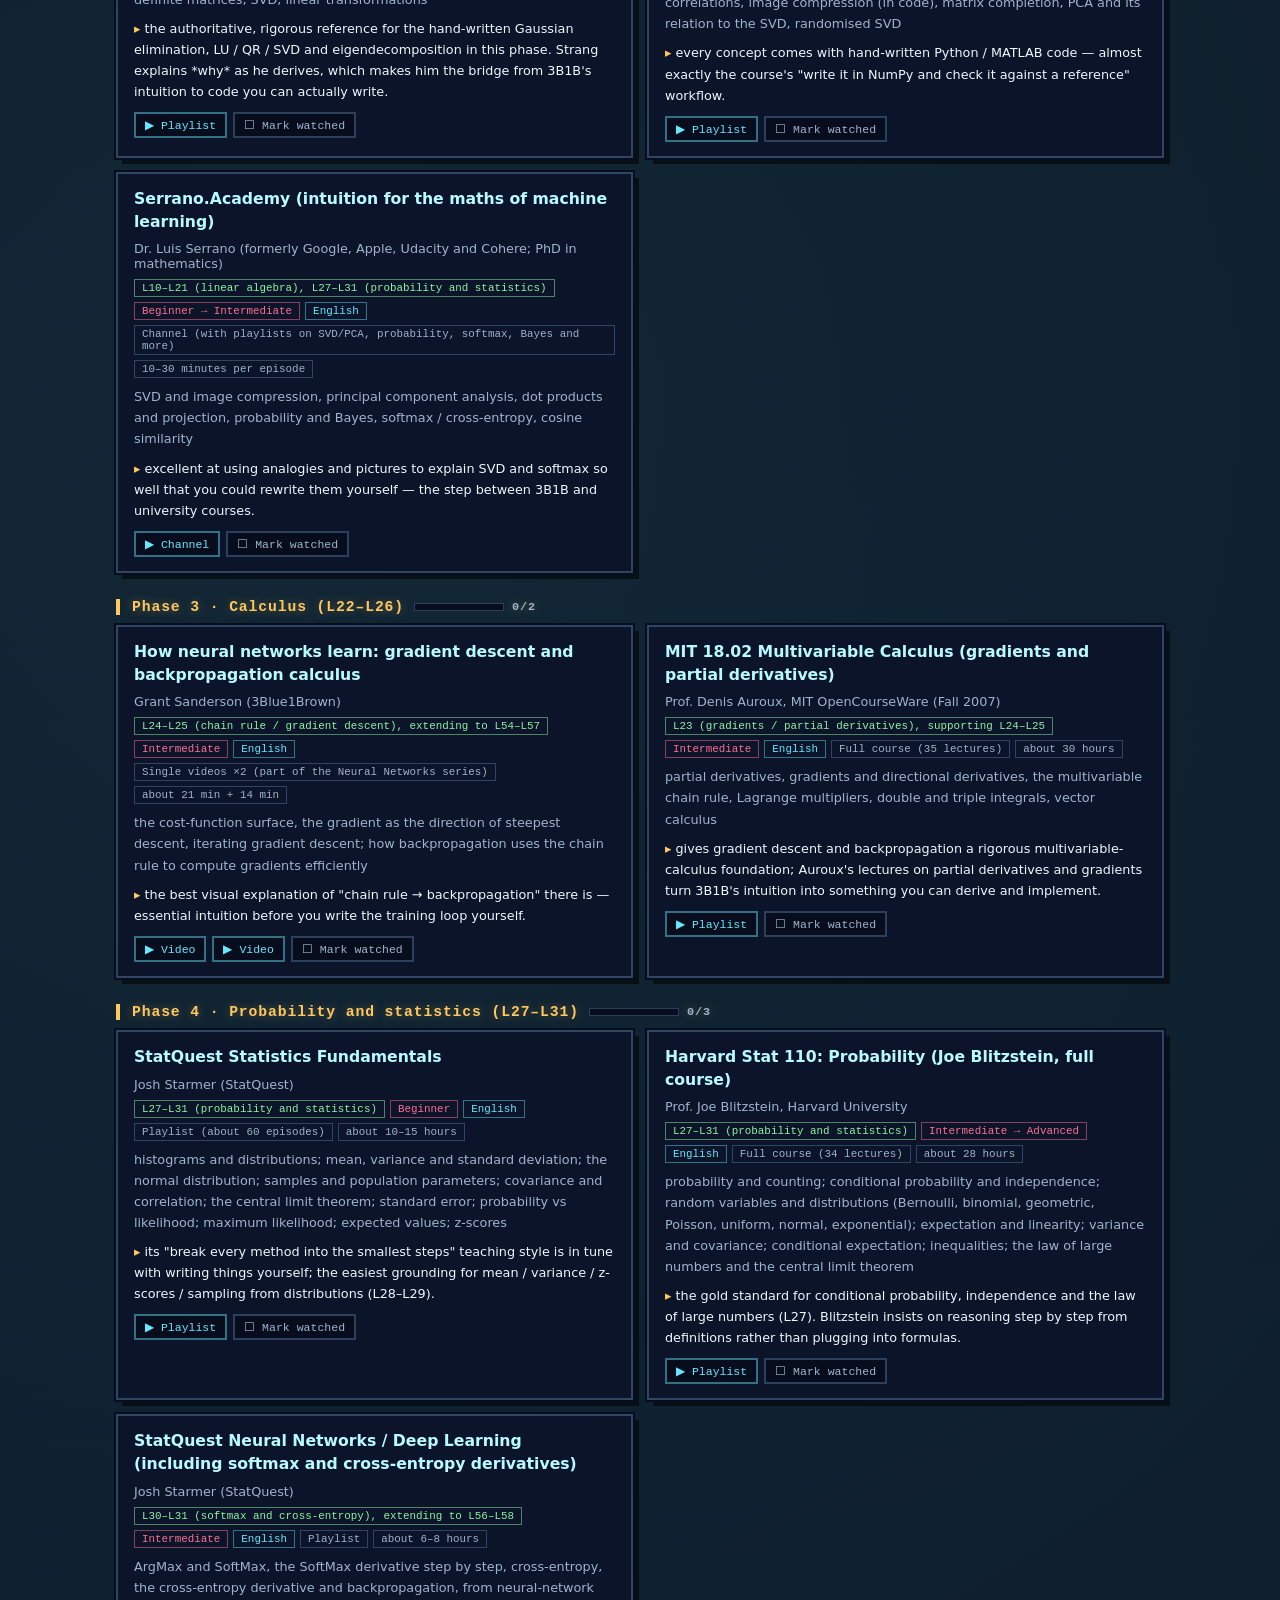
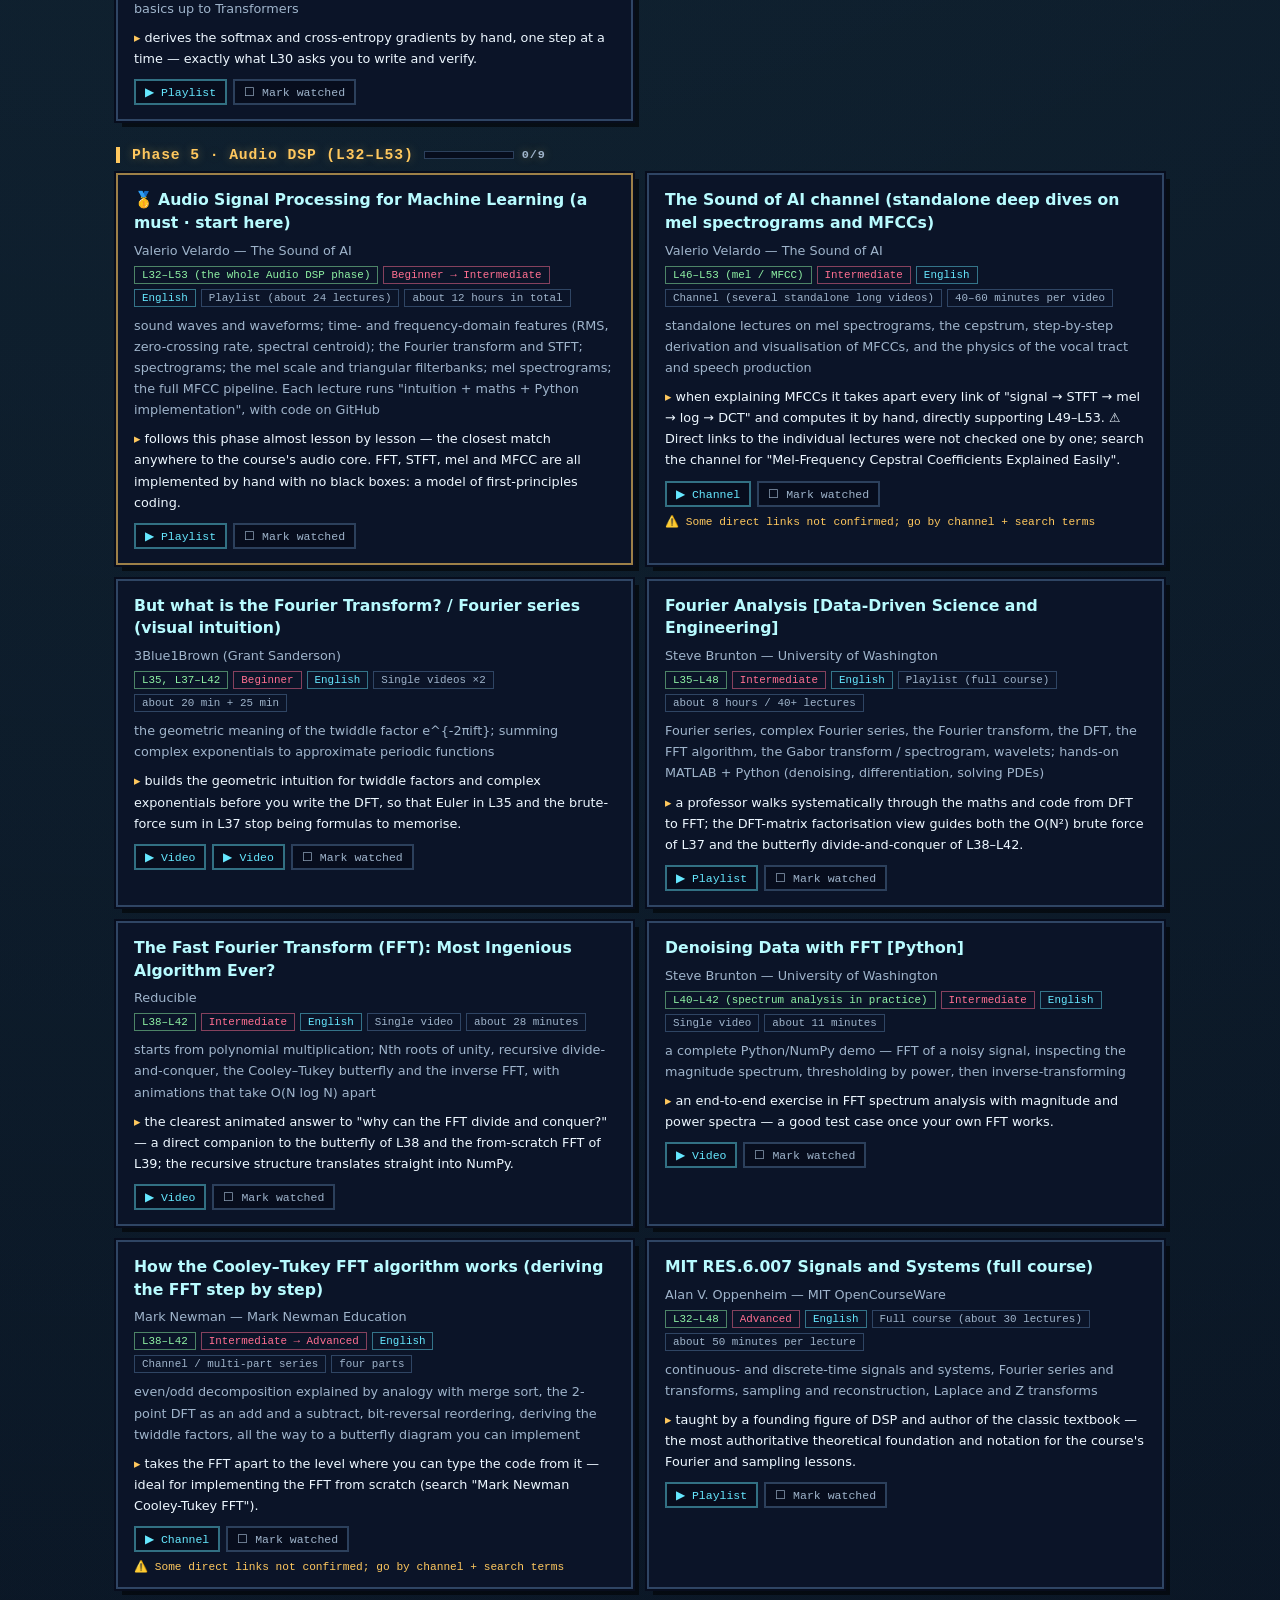
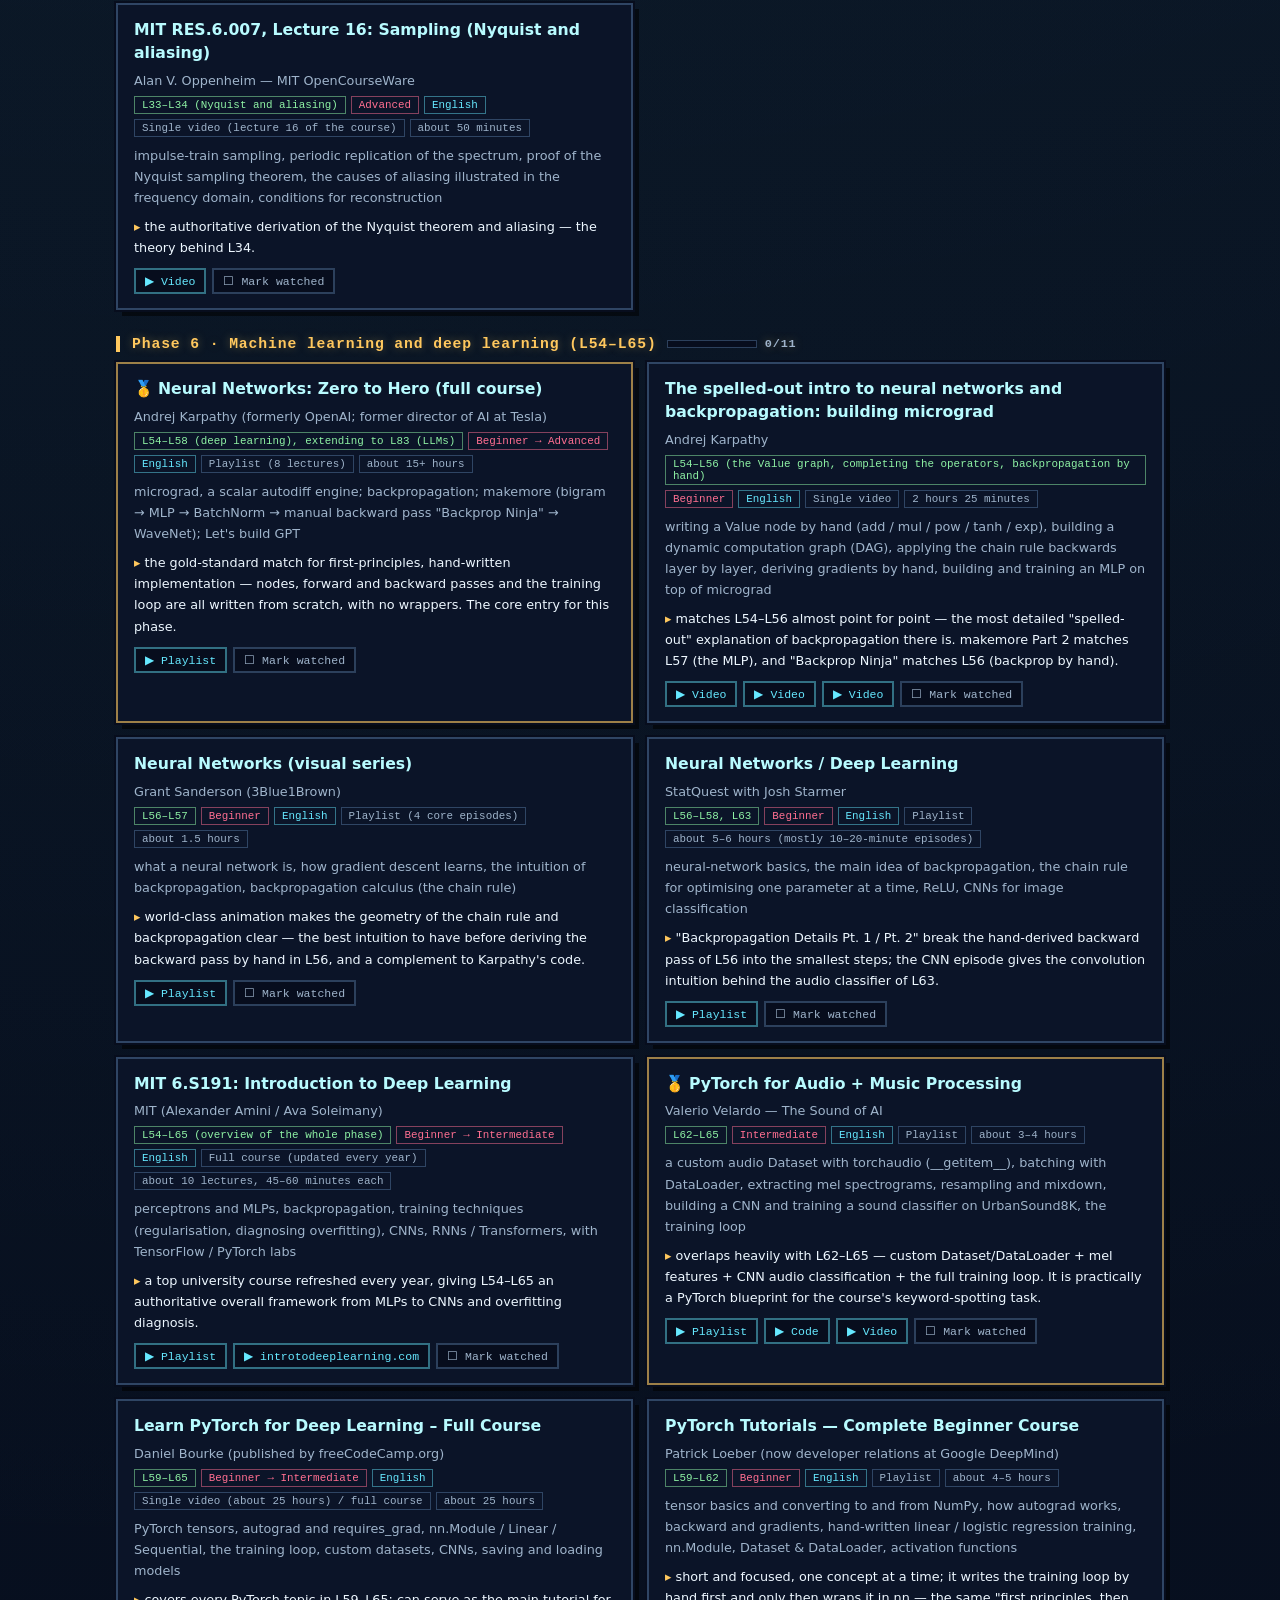
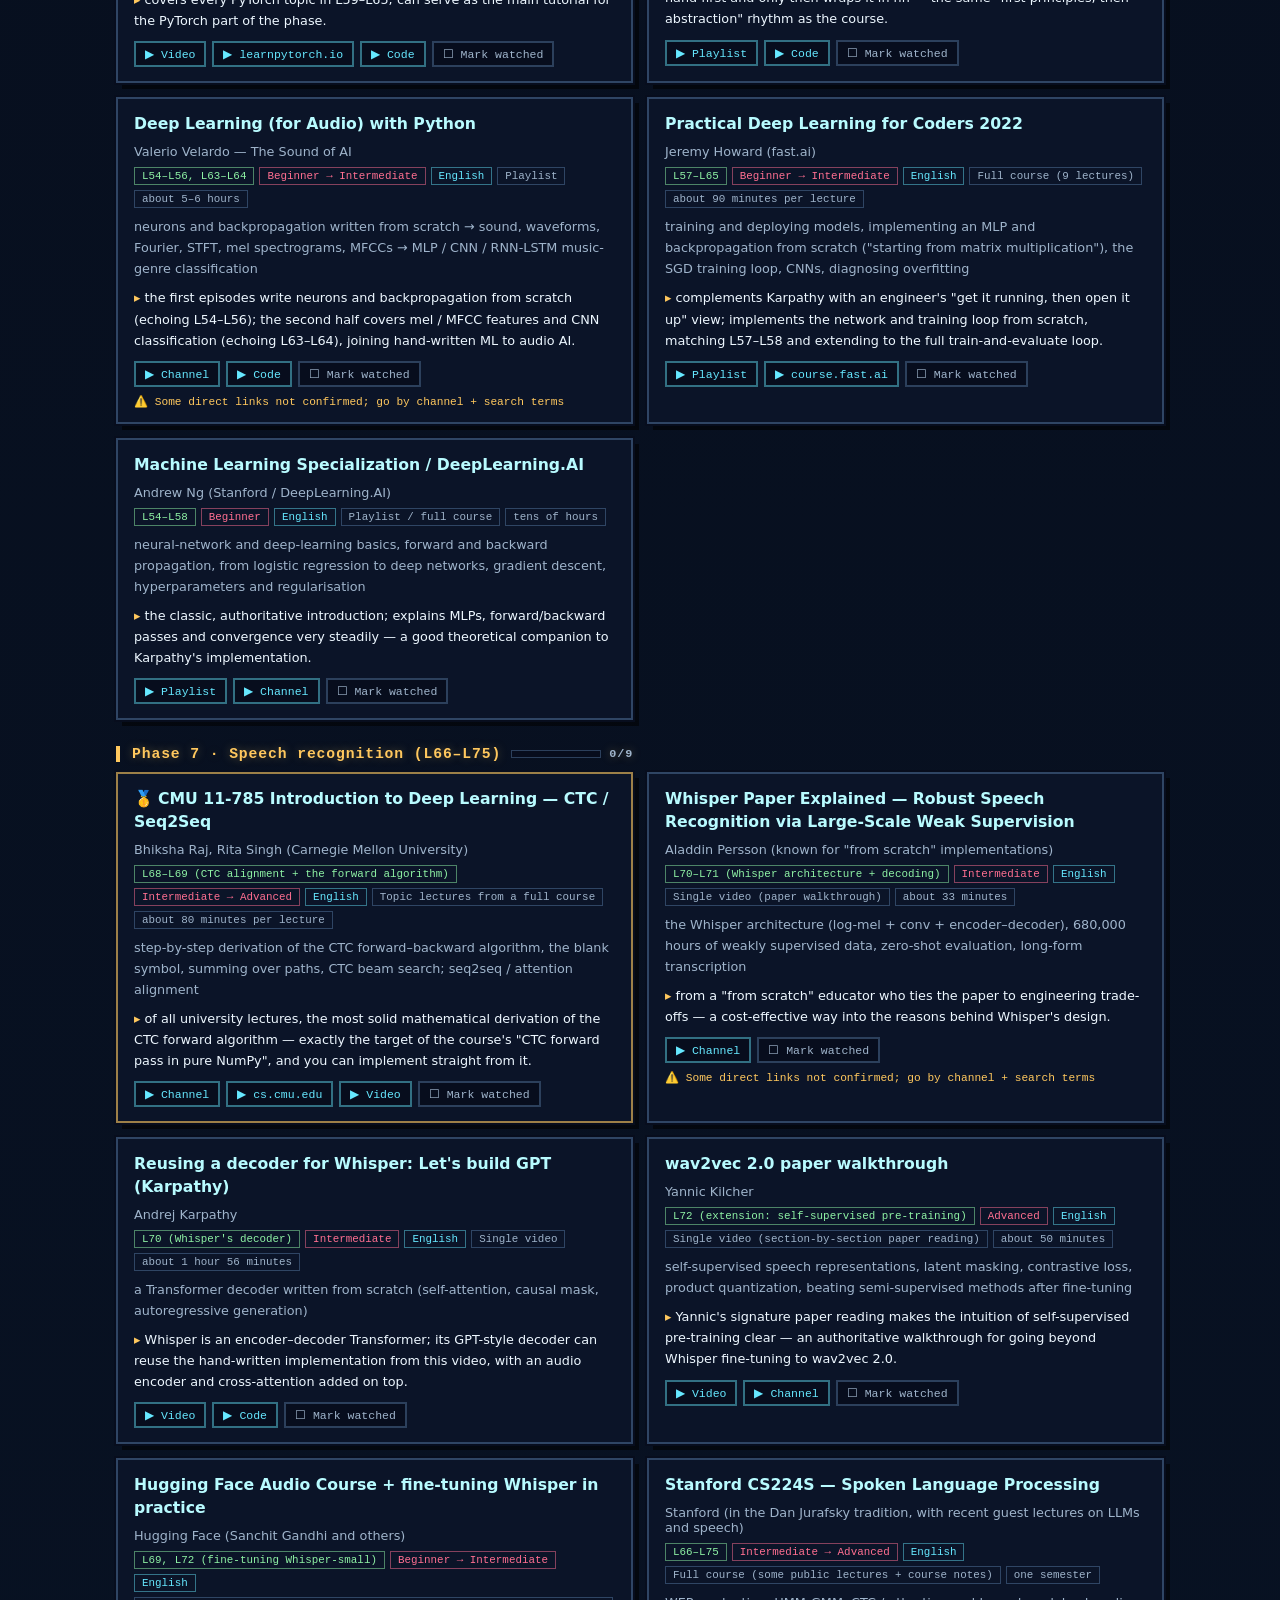
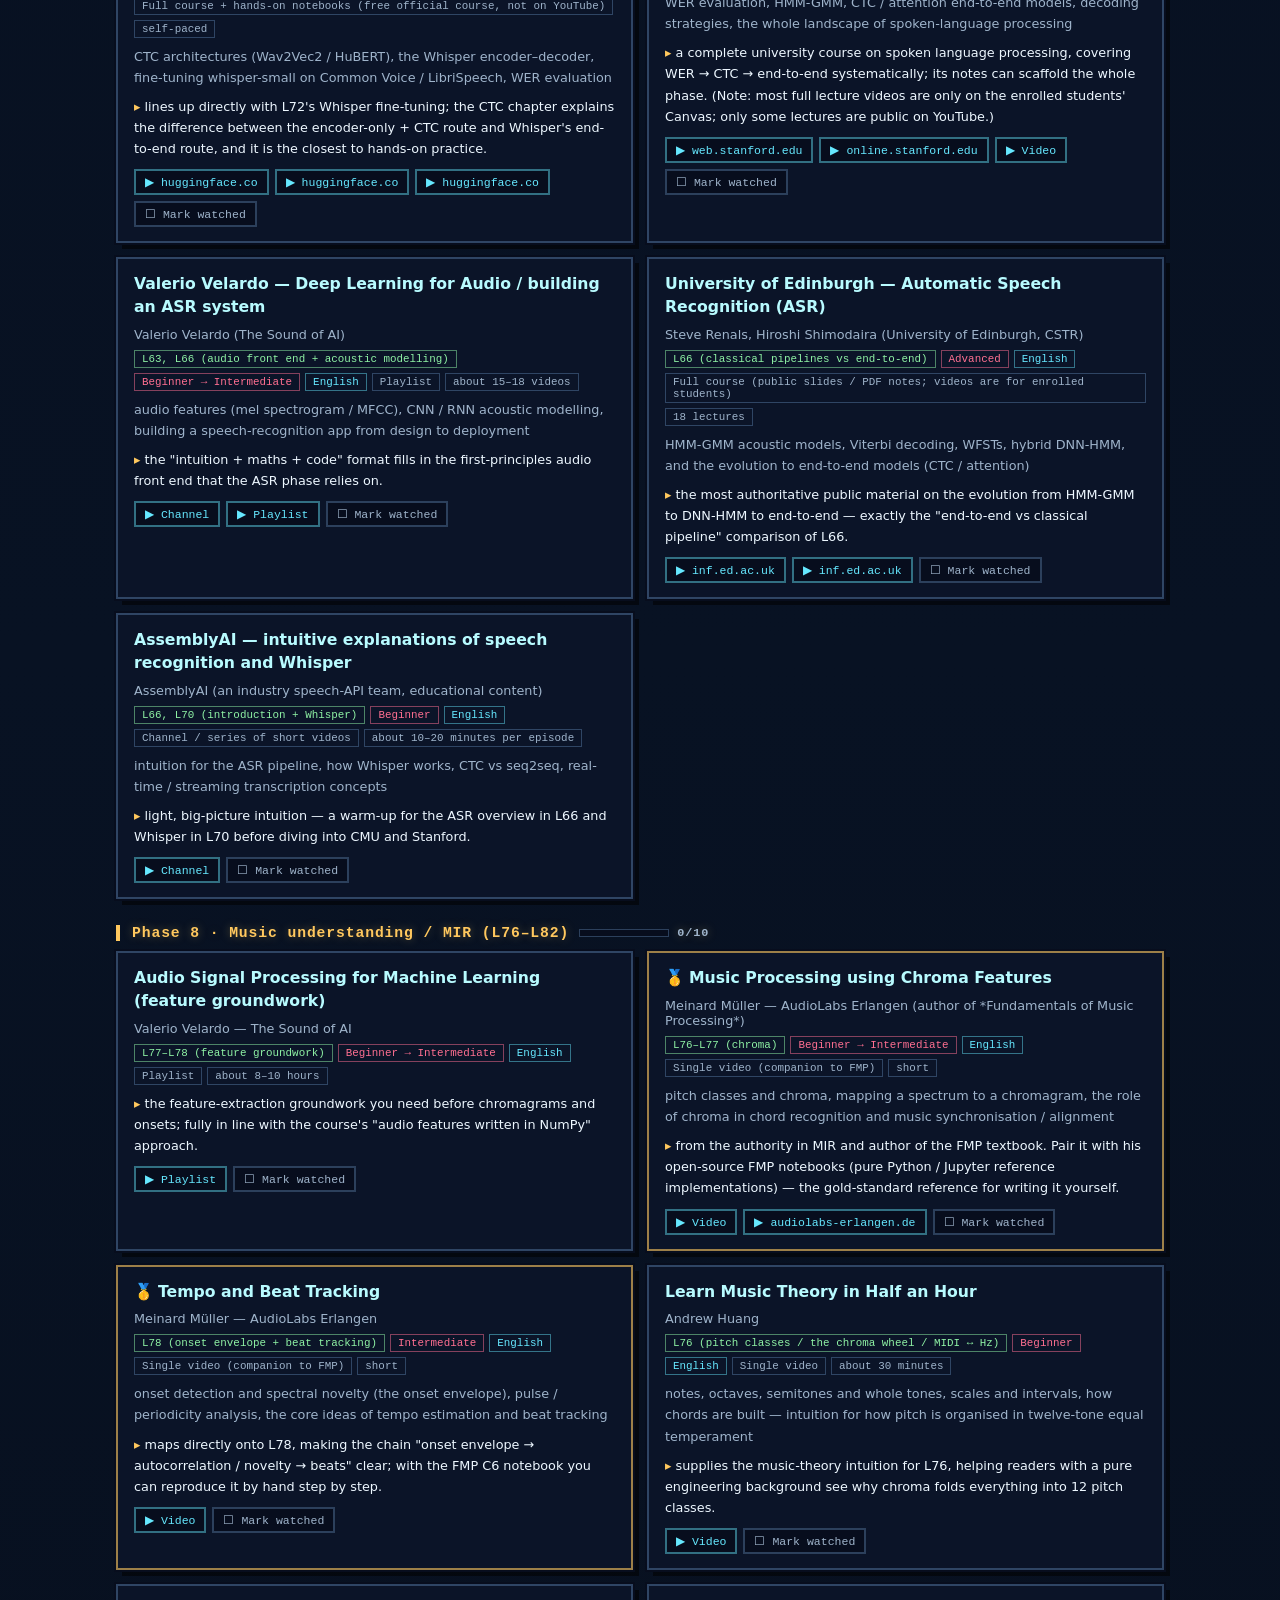
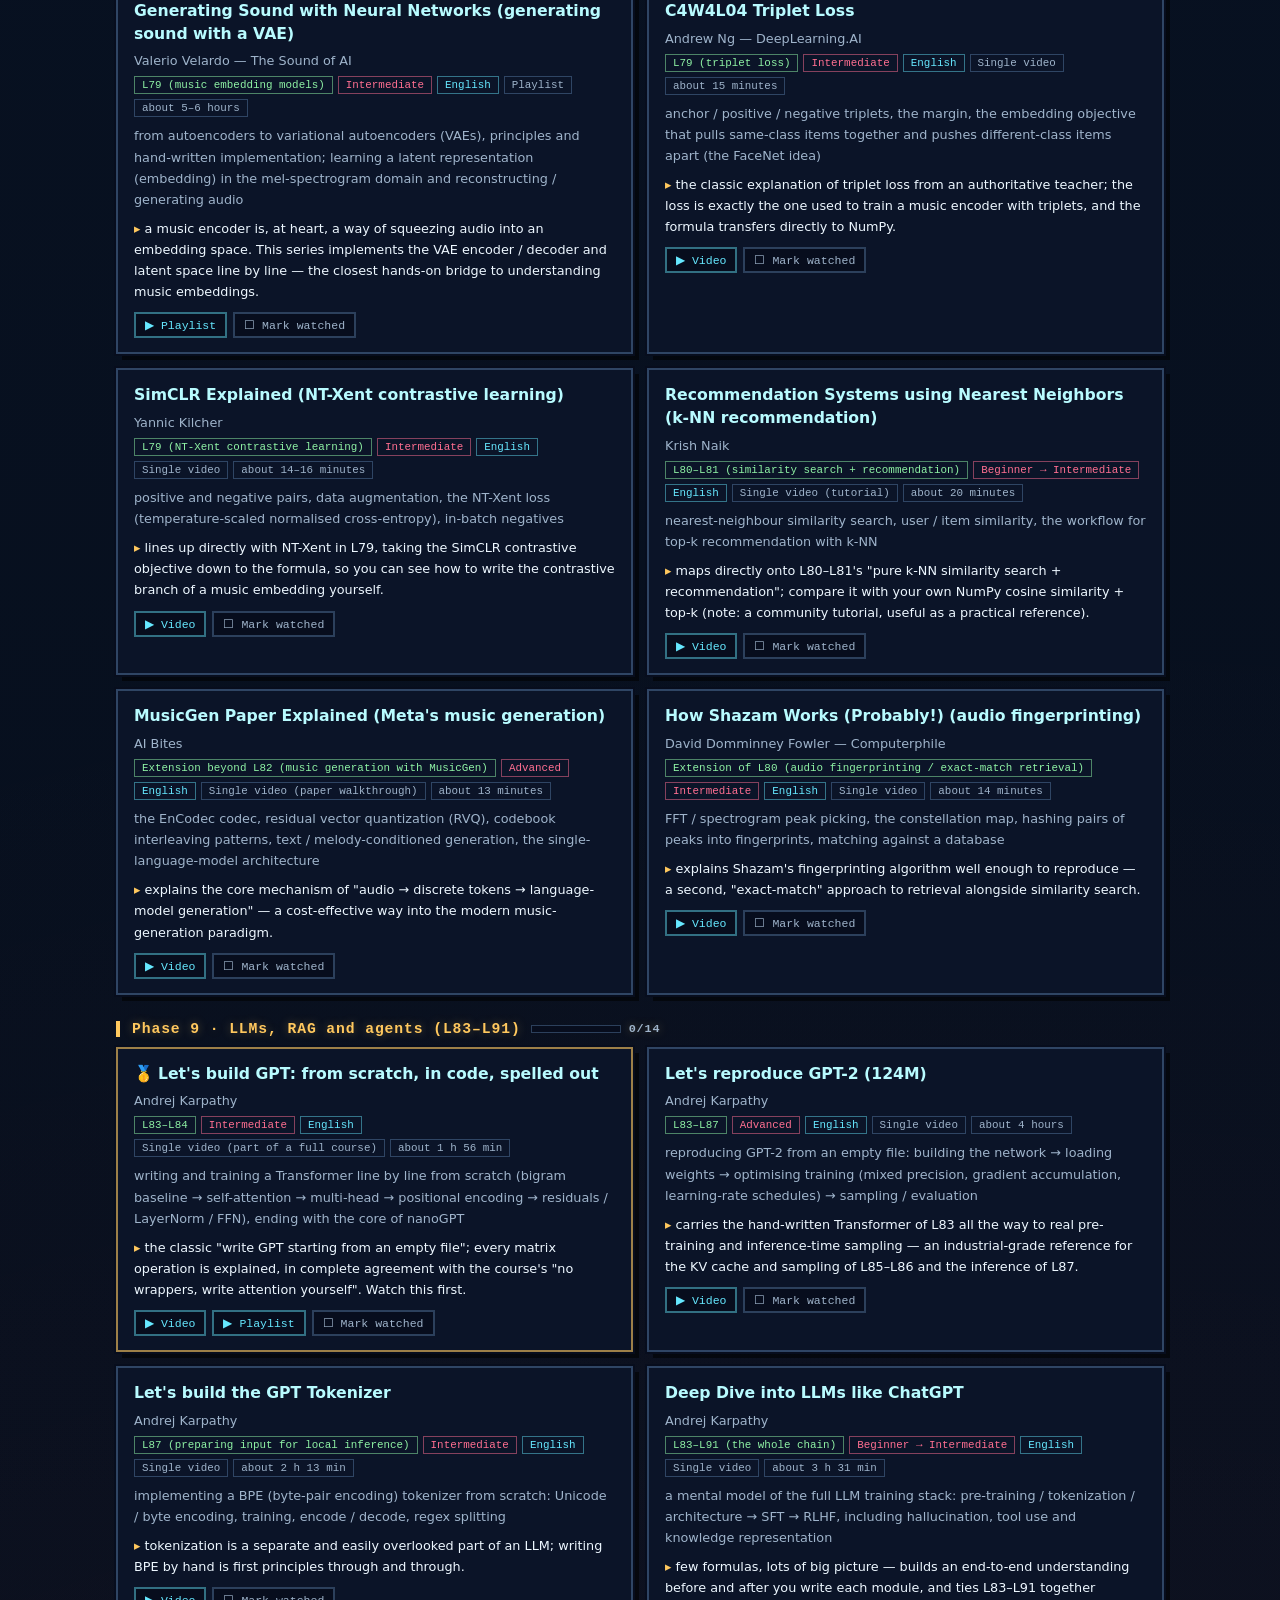
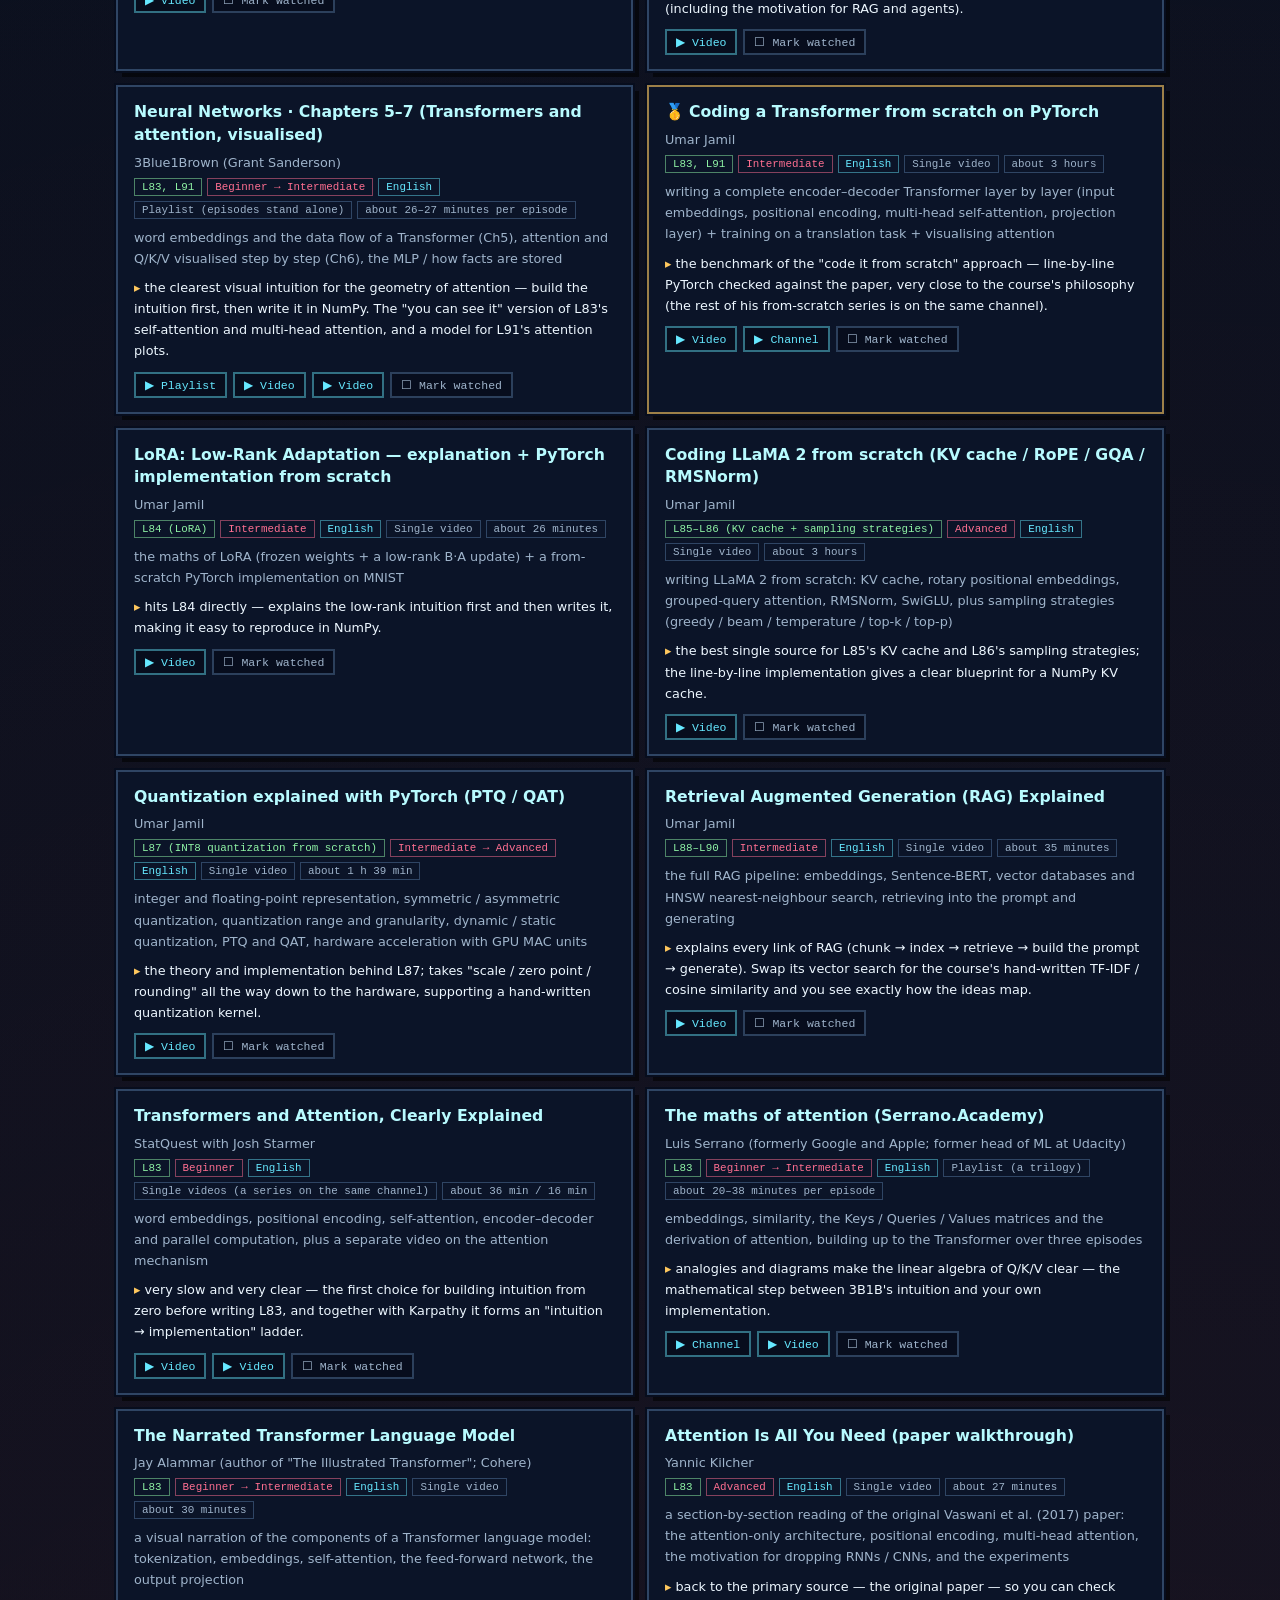
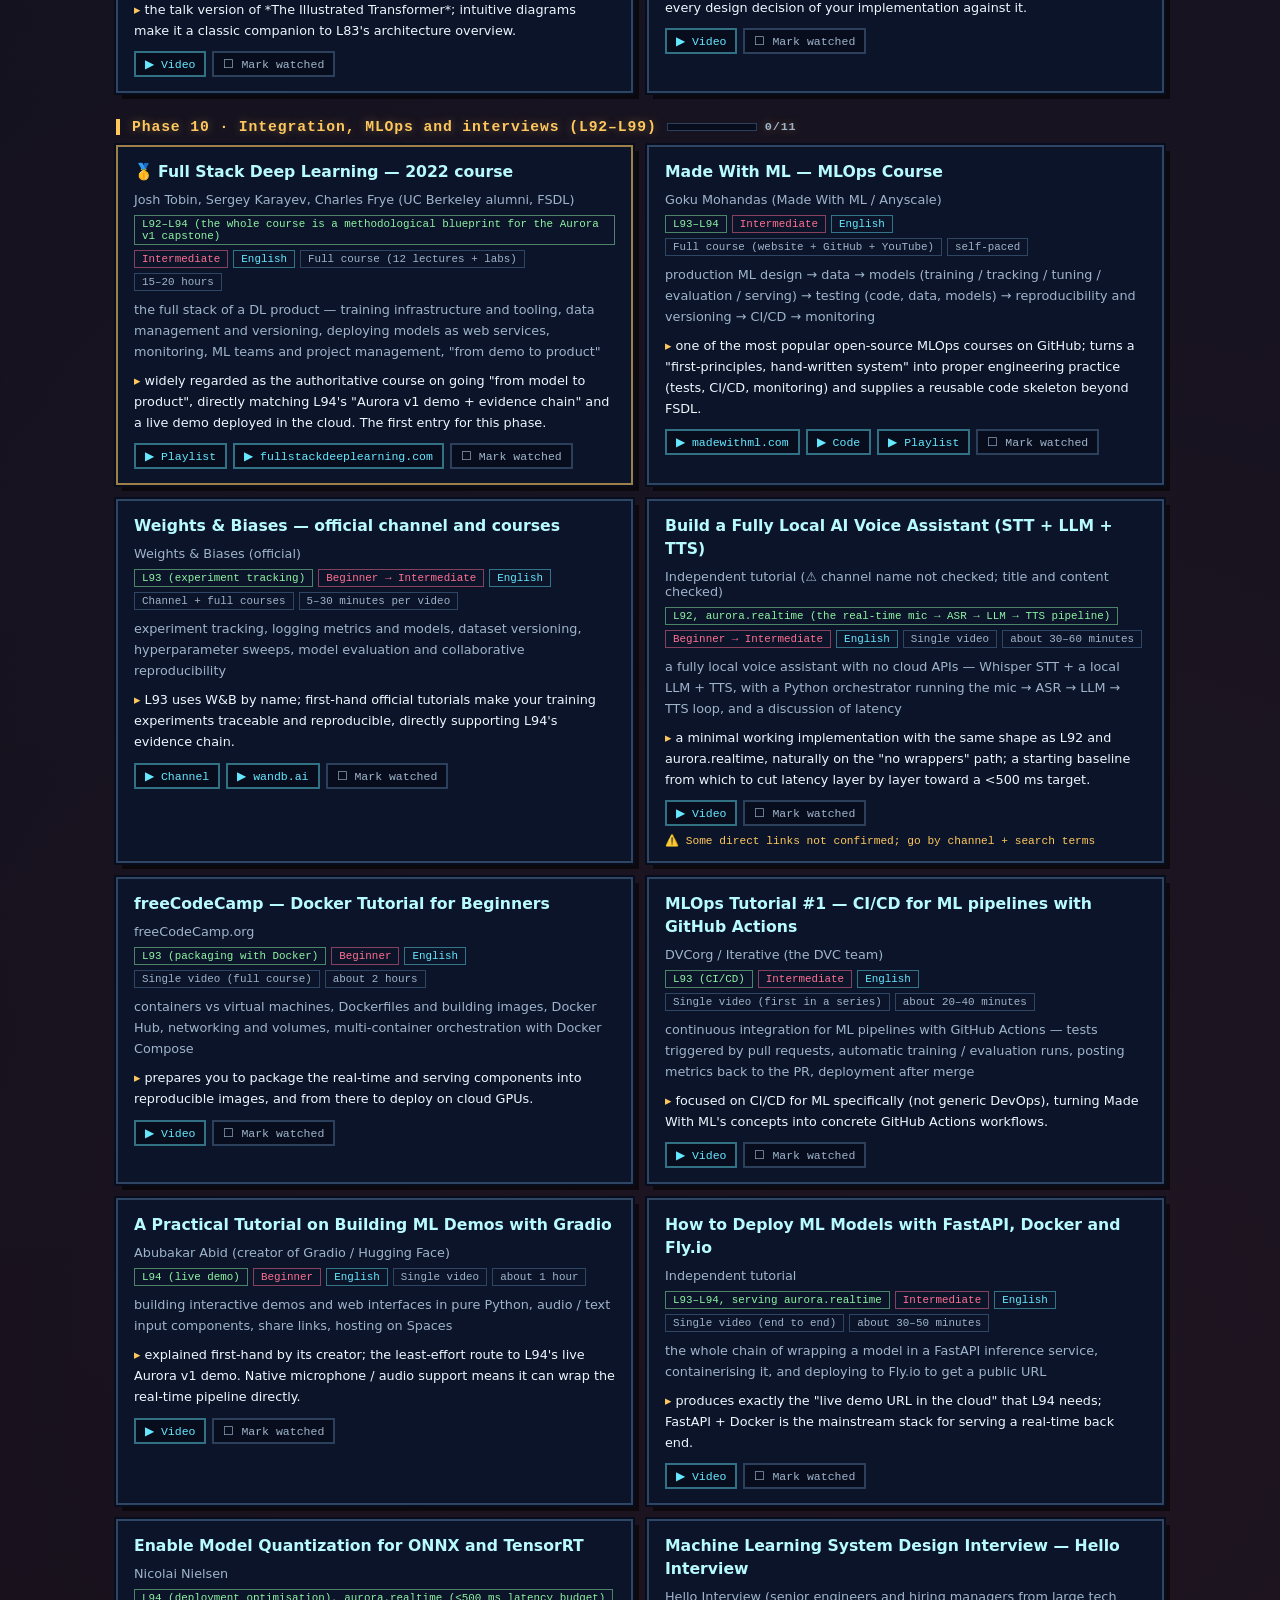
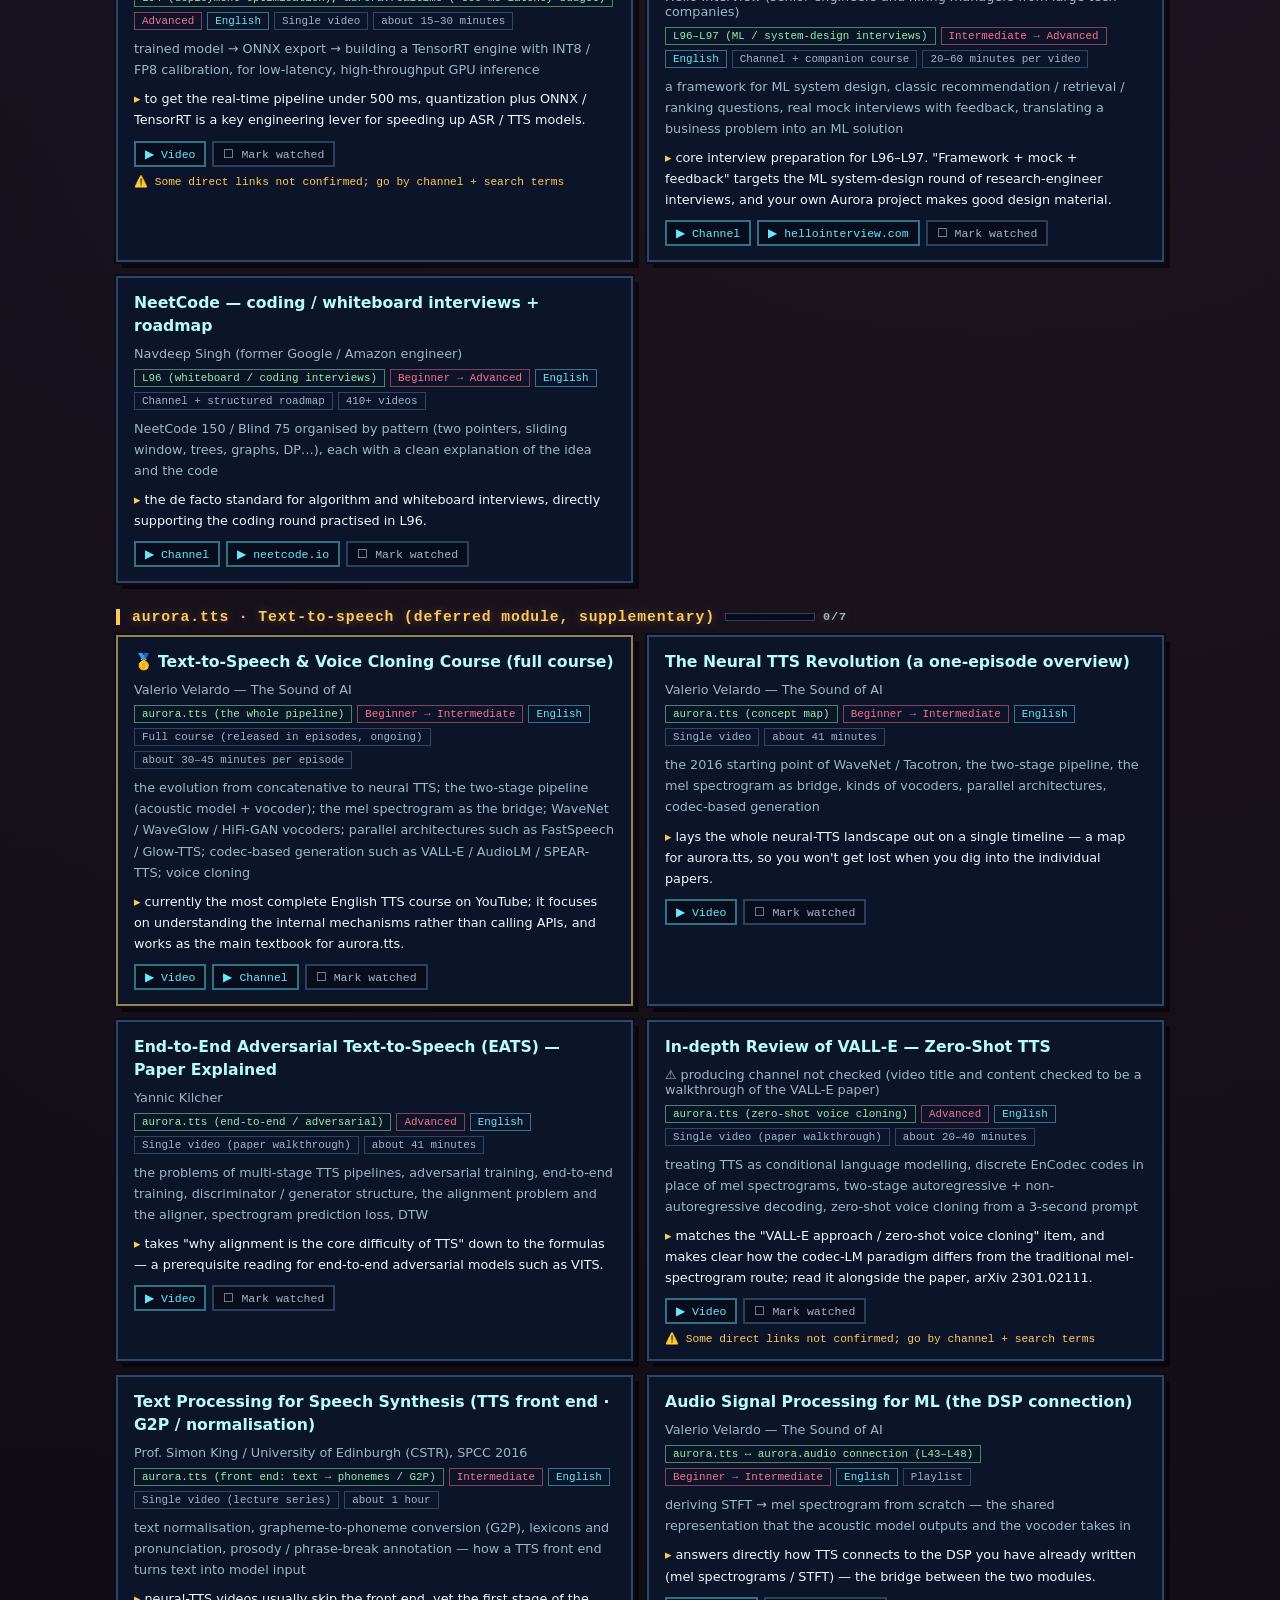
==== commit 71d3c8dc: "Add sharing, social previews and star invitations to the companion pages - Open Graph / Twitter card" ====
--- a/quest/video-library.html
+++ b/quest/video-library.html
@@ -9,6 +9,29 @@
     />
     <meta name="theme-color" content="#08111f" />
     <title>Video Library | From a Sine Wave to Whisper</title>
+    <link rel="canonical" href="https://djzoom.github.io/from-sine-to-whisper/video-library.html" />
+    <link rel="icon" type="image/svg+xml" href="data:image/svg+xml,%3Csvg xmlns='http://www.w3.org/2000/svg' viewBox='0 0 16 16' shape-rendering='crispEdges'%3E%3Crect width='16' height='16' fill='%23060b18'/%3E%3Cg fill='%2366e8ff'%3E%3Crect x='0' y='8' width='1' height='2'/%3E%3Crect x='1' y='6' width='1' height='2'/%3E%3Crect x='2' y='4' width='1' height='2'/%3E%3Crect x='3' y='3' width='1' height='2'/%3E%3Crect x='4' y='4' width='1' height='2'/%3E%3Crect x='5' y='6' width='1' height='2'/%3E%3Crect x='6' y='8' width='1' height='2'/%3E%3Crect x='7' y='10' width='1' height='2'/%3E%3Crect x='8' y='12' width='1' height='2'/%3E%3Crect x='9' y='13' width='1' height='2'/%3E%3Crect x='10' y='12' width='1' height='2'/%3E%3Crect x='11' y='10' width='1' height='2'/%3E%3Crect x='12' y='8' width='1' height='2'/%3E%3Crect x='13' y='6' width='1' height='2'/%3E%3Crect x='14' y='4' width='1' height='2'/%3E%3Crect x='15' y='3' width='1' height='2'/%3E%3C/g%3E%3Crect x='13' y='1' width='2' height='2' fill='%23ffc85e'/%3E%3C/svg%3E" />
+    <!-- Social preview cards (absolute URLs: crawlers don't resolve relative ones) -->
+    <meta property="og:type" content="website" />
+    <meta property="og:site_name" content="From a Sine Wave to Whisper" />
+    <meta property="og:title" content="Video Library: 83 lectures mapped to a free audio-AI course" />
+    <meta
+      property="og:description"
+      content="3Blue1Brown, Karpathy, MIT, Stanford, CMU and more, each tied to the lesson it supports in From a Sine Wave to Whisper. Tick off what you've watched."
+    />
+    <meta property="og:url" content="https://djzoom.github.io/from-sine-to-whisper/video-library.html" />
+    <meta property="og:image" content="https://djzoom.github.io/from-sine-to-whisper/og/videos.png" />
+    <meta property="og:image:width" content="1200" />
+    <meta property="og:image:height" content="630" />
+    <meta property="og:image:alt" content="Video Library: a pixel grid of 83 lectures next to the course title and the repository URL" />
+    <meta name="twitter:card" content="summary_large_image" />
+    <meta name="twitter:title" content="Video Library: 83 lectures mapped to a free audio-AI course" />
+    <meta
+      name="twitter:description"
+      content="3Blue1Brown, Karpathy, MIT, Stanford, CMU and more, each tied to the lesson it supports in From a Sine Wave to Whisper. Tick off what you've watched."
+    />
+    <meta name="twitter:image" content="https://djzoom.github.io/from-sine-to-whisper/og/videos.png" />
+    <link rel="stylesheet" href="./growth.css?v=20261105-en" />
     <style>
       /* Same design language as the Quest: deep-space CRT + neon palette, hard
          corners + pixel borders. Self-contained (does not load styles.css) so the
@@ -296,6 +319,9 @@
 
       .footer { margin-top: 34px; text-align: center; color: var(--muted); font-size: 0.76rem; font-family: var(--mono); line-height: 1.8; }
       .footer a { color: var(--cyan); }
+      .footer-growth { display: flex; flex-wrap: wrap; align-items: center; justify-content: center; gap: 8px 14px; margin-top: 12px; }
+      .footer-growth-note { font-size: 0.72rem; }
+      .hud-actions { display: inline-flex; flex-wrap: wrap; gap: 6px; }
       kbd {
         font-family: var(--mono);
         border: 1px solid var(--line);
@@ -325,7 +351,8 @@
             rel="noopener"
             >Source (Markdown)</a
           >
-          <button class="pixel-btn" id="share-button" type="button">🔗 Share</button>
+          <button class="pixel-btn" id="share-button" type="button" data-share-page>🔗 Share</button>
+          <a class="pixel-btn gr-star" data-star-button href="https://github.com/djzoom/from-sine-to-whisper" target="_blank" rel="noopener" aria-label="Star the course repository on GitHub"><span aria-hidden="true">⭐</span> Star<span class="gr-star-long"> on GitHub</span> <span class="gr-star-count" data-star-count hidden></span></a>
         </nav>
       </header>
 
@@ -347,6 +374,7 @@
         <span class="stat">Phases cleared <strong id="hud-phases">0</strong><span id="hud-phase-total">/0</span></span>
         <span class="medals" id="hud-medals" title="Milestones: 10 🥉 · 25 🥈 · 50 🥇 · 75 💎 · all 👑"></span>
         <span class="hud-actions">
+          <button class="pixel-btn" id="save-card" type="button" title="Download your progress as a 1080x1350 PNG">📸 Save progress card</button>
           <button class="pixel-btn" id="clear-watched" type="button">Clear checklist</button>
         </span>
         <p class="hud-hint" id="hud-hint" aria-live="polite"></p>
@@ -409,6 +437,11 @@
           English. ⚠️ = a single-video link that was not individually confirmed; go by the channel +
           search terms. Your checklist is stored only in this browser.
         </p>
+        <p class="footer-growth">
+          <a class="pixel-btn gr-star" data-star-button href="https://github.com/djzoom/from-sine-to-whisper" target="_blank" rel="noopener" aria-label="Star the course repository on GitHub"><span aria-hidden="true">⭐</span> Star on GitHub <span class="gr-star-count" data-star-count hidden></span></a>
+          <button class="pixel-btn" type="button" data-share-page>🔗 Share this page</button>
+          <span class="footer-growth-note">Free and MIT-licensed. If it helped you, a star helps others find it.</span>
+        </p>
       </footer>
     </div>
 
@@ -425,6 +458,7 @@
         milestones,
         nextMilestone,
       } from "./src/video-library-state.js";
+      import { initStarButtons, initShareTriggers, maybeStarNudge, REPO_URL } from "./src/growth.js?v=20261105-en";
 
       const state = { query: "", phase: "", diff: "", format: "", topPick: false, watch: "" };
       const validIds = new Set(videoLibrary.items.map((item) => item.id));
@@ -549,6 +583,8 @@
         const visible = videoLibrary.items.filter(matches);
         countLine.innerHTML = `Showing <strong>${visible.length}</strong> / ${videoLibrary.count}`;
         renderHud();
+        // Soft star invitation at 5 and 20 watched: shown once, dismissable, never required.
+        maybeStarNudge(watchedCount(save));
         if (!visible.length) {
           container.innerHTML = '<div class="empty pixel-panel">Nothing matches. Try another search?</div>';
           return;
@@ -647,28 +683,172 @@
         }
       });
 
-      // Share: use the system share sheet where there is one (mobile); otherwise
-      // copy the link to the clipboard and say so.
-      const shareBtn = document.getElementById("share-button");
-      shareBtn.addEventListener("click", async () => {
-        const data = {
-          title: document.title,
-          text: `Video library for From a Sine Wave to Whisper: ${videoLibrary.count} English lectures mapped to lessons L01–L99.`,
-          url: location.href,
-        };
+      // Share panel (top bar + footer) and star buttons: see src/growth.js.
+      initShareTriggers("videos");
+      initStarButtons();
+
+      // Progress card: draws N/total, streak and medals onto a 1080x1350 canvas in
+      // the page's pixel style and downloads it as a PNG (made for story-sized posts).
+      // Everything is drawn locally; the QR code is a file in the repo (og/qr-video-library.png).
+      const saveCardBtn = document.getElementById("save-card");
+      saveCardBtn.addEventListener("click", async () => {
+        const original = saveCardBtn.textContent;
+        saveCardBtn.textContent = "Drawing…";
+        saveCardBtn.disabled = true;
         try {
-          if (navigator.share) {
-            await navigator.share(data);
-            return;
-          }
-          await navigator.clipboard.writeText(data.url);
-          const original = shareBtn.textContent;
-          shareBtn.textContent = "✓ Link copied";
-          setTimeout(() => (shareBtn.textContent = original), 2000);
+          const blob = await renderProgressCard();
+          const a = document.createElement("a");
+          a.href = URL.createObjectURL(blob);
+          a.download = `sine-to-whisper-progress-${watchedCount(save)}-of-${videoLibrary.count}.png`;
+          document.body.appendChild(a);
+          a.click();
+          a.remove();
+          setTimeout(() => URL.revokeObjectURL(a.href), 5000);
+          saveCardBtn.textContent = "✓ Saved";
         } catch {
-          /* the user cancelled the share sheet, or the clipboard is blocked: stay quiet */
+          saveCardBtn.textContent = "Could not draw";
+        } finally {
+          saveCardBtn.disabled = false;
+          setTimeout(() => (saveCardBtn.textContent = original), 2000);
         }
       });
+
+      function loadImage(src) {
+        return new Promise((resolve) => {
+          const img = new Image();
+          img.onload = () => resolve(img);
+          img.onerror = () => resolve(null); // the card still renders without the QR
+          img.src = src;
+        });
+      }
+
+      async function renderProgressCard() {
+        const W = 1080;
+        const H = 1350;
+        const canvas = document.createElement("canvas");
+        canvas.width = W;
+        canvas.height = H;
+        const ctx = canvas.getContext("2d");
+        const mono = '700 36px "IBM Plex Mono", "SFMono-Regular", Consolas, "Liberation Mono", monospace';
+        const count = watchedCount(save);
+        const total = videoLibrary.count;
+        const streak = streakDays(save);
+        const medalList = milestones(total);
+        const qr = await loadImage("./og/qr-video-library.png");
+
+        // Background + scanlines
+        ctx.fillStyle = "#060b18";
+        ctx.fillRect(0, 0, W, H);
+        const glow = ctx.createRadialGradient(260, 160, 10, 260, 160, 700);
+        glow.addColorStop(0, "rgba(102, 232, 255, 0.18)");
+        glow.addColorStop(1, "rgba(102, 232, 255, 0)");
+        ctx.fillStyle = glow;
+        ctx.fillRect(0, 0, W, H);
+        ctx.fillStyle = "rgba(255, 255, 255, 0.035)";
+        for (let y = 0; y < H; y += 4) ctx.fillRect(0, y, W, 1);
+
+        // Panel
+        const panel = (x, y, w, h, stroke = "rgba(140, 197, 255, 0.5)") => {
+          ctx.fillStyle = "rgba(0, 0, 0, 0.5)";
+          ctx.fillRect(x + 12, y + 12, w, h);
+          ctx.fillStyle = "#0b1428";
+          ctx.fillRect(x, y, w, h);
+          ctx.lineWidth = 6;
+          ctx.strokeStyle = stroke;
+          ctx.strokeRect(x + 3, y + 3, w - 6, h - 6);
+        };
+        panel(60, 60, W - 120, H - 120);
+
+        ctx.textBaseline = "top";
+        ctx.fillStyle = "#b8fbff";
+        ctx.font = mono;
+        ctx.fillText("SINE TO WHISPER", 110, 110);
+        ctx.fillStyle = "#9fb4cb";
+        ctx.font = '400 28px "IBM Plex Mono", Consolas, monospace';
+        ctx.fillText("VIDEO LIBRARY  ·  PROGRESS CARD", 110, 160);
+
+        // Big number
+        ctx.fillStyle = "#ffc85e";
+        ctx.font = '700 180px "IBM Plex Mono", Consolas, monospace';
+        ctx.fillText(String(count), 110, 225);
+        const numWidth = ctx.measureText(String(count)).width;
+        ctx.fillStyle = "#9fb4cb";
+        ctx.font = '400 44px "IBM Plex Mono", Consolas, monospace';
+        ctx.fillText(`/ ${total} lectures watched`, 110 + numWidth + 24, 335);
+
+        // XP-style bar
+        const bx = 110;
+        const by = 425;
+        const bw = W - 220;
+        const bh = 44;
+        ctx.fillStyle = "#070d1d";
+        ctx.fillRect(bx, by, bw, bh);
+        ctx.strokeStyle = "rgba(140, 197, 255, 0.5)";
+        ctx.lineWidth = 4;
+        ctx.strokeRect(bx + 2, by + 2, bw - 4, bh - 4);
+        const fillW = Math.round((bw - 16) * (count / total));
+        const grad = ctx.createLinearGradient(bx, 0, bx + bw, 0);
+        grad.addColorStop(0, "#66e8ff");
+        grad.addColorStop(1, "#ffc85e");
+        ctx.fillStyle = grad;
+        ctx.fillRect(bx + 8, by + 8, fillW, bh - 16);
+        ctx.fillStyle = "rgba(4, 7, 14, 0.55)";
+        for (let x = bx + 8; x + 16 <= bx + 8 + fillW; x += 16) ctx.fillRect(x + 12, by + 8, 4, bh - 16);
+
+        // Lecture grid: one cell per lecture, green when watched
+        const cols = 14;
+        const cell = 50;
+        const gap = 10;
+        const gx = 110;
+        const gy = 505;
+        videoLibrary.items.forEach((item, i) => {
+          const x = gx + (i % cols) * (cell + gap);
+          const y = gy + Math.floor(i / cols) * (cell + gap);
+          ctx.fillStyle = save.watched[item.id] ? "#8ff3a5" : "#0f1b33";
+          ctx.fillRect(x, y, cell, cell);
+          ctx.strokeStyle = save.watched[item.id] ? "#8ff3a5" : "rgba(140, 197, 255, 0.35)";
+          ctx.lineWidth = 3;
+          ctx.strokeRect(x + 1.5, y + 1.5, cell - 3, cell - 3);
+        });
+        const rows = Math.ceil(total / cols);
+        let y = gy + rows * (cell + gap) + 20;
+
+        // Streak + medals
+        ctx.fillStyle = "#edf7ff";
+        ctx.font = '400 34px "IBM Plex Mono", Consolas, monospace';
+        ctx.fillText(`Streak  ${streak} ${streak === 1 ? "day" : "days"}`, 110, y);
+        ctx.font = '400 44px system-ui, "Apple Color Emoji", "Segoe UI Emoji", "Noto Color Emoji", sans-serif';
+        let mx = 110;
+        for (const m of medalList) {
+          ctx.globalAlpha = count >= m.at ? 1 : 0.25;
+          ctx.fillText(m.icon, mx, y + 56);
+          mx += 70;
+        }
+        ctx.globalAlpha = 1;
+        y += 140;
+
+        // Footer: course name, repo URL, QR
+        panel(110, H - 330, W - 220, 230, "rgba(255, 200, 94, 0.6)");
+        ctx.fillStyle = "#ffc85e";
+        ctx.font = '700 34px "IBM Plex Mono", Consolas, monospace';
+        ctx.fillText("From a Sine Wave to Whisper", 150, H - 290);
+        ctx.fillStyle = "#edf7ff";
+        ctx.font = '400 24px "IBM Plex Mono", Consolas, monospace';
+        ctx.fillText("A free, open audio-AI course.", 150, H - 236);
+        ctx.fillText("99 lessons, 83 lectures, MIT, no sign-up.", 150, H - 200);
+        ctx.fillStyle = "#66e8ff";
+        ctx.fillText(REPO_URL.replace("https://", ""), 150, H - 150);
+        if (qr) {
+          ctx.imageSmoothingEnabled = false;
+          ctx.fillStyle = "#ffffff";
+          ctx.fillRect(W - 110 - 190, H - 330 + 20, 190, 190);
+          ctx.drawImage(qr, W - 110 - 180, H - 330 + 30, 170, 170);
+        }
+
+        return new Promise((resolve, reject) => {
+          canvas.toBlob((blob) => (blob ? resolve(blob) : reject(new Error("toBlob failed"))), "image/png");
+        });
+      }
 
       render();
     </script>
--- a/quest/growth.css
+++ b/quest/growth.css
@@ -0,0 +1,291 @@
+/* Growth and sharing UI shared by the Quest and the Video Library: the star
+   button, the share dialog, the toast and the Stargazer loot card. Everything
+   is prefixed gr- and reads the colour variables each page already defines, so
+   it inherits that page's pixel style without touching its own rules. */
+
+.gr-star {
+  display: inline-flex;
+  align-items: center;
+  gap: 6px;
+  white-space: nowrap;
+  text-decoration: none;
+  color: var(--amber);
+  border-color: rgba(255, 200, 94, 0.6);
+}
+
+.gr-star:hover {
+  color: var(--amber);
+  border-color: var(--amber);
+  text-decoration: none;
+}
+
+.gr-star-count {
+  font-family: var(--mono);
+  font-weight: 700;
+  padding-left: 6px;
+  border-left: 1px solid rgba(255, 200, 94, 0.5);
+}
+
+.gr-star-count[hidden] {
+  display: none;
+}
+
+/* Dialog */
+.gr-overlay {
+  position: fixed;
+  inset: 0;
+  z-index: 50;
+  display: grid;
+  place-items: center;
+  padding: 16px;
+  background: rgba(2, 5, 12, 0.72);
+}
+
+.gr-panel {
+  width: min(520px, 100%);
+  max-height: calc(100vh - 32px);
+  overflow-y: auto;
+  padding: 16px 18px 14px;
+  background: var(--panel);
+  border: 3px solid var(--line);
+  box-shadow:
+    0 0 0 3px var(--ink, #04070e),
+    8px 8px 0 rgba(0, 0, 0, 0.5);
+  font-family: var(--sans);
+}
+
+.gr-panel-head {
+  display: flex;
+  align-items: center;
+  justify-content: space-between;
+  gap: 10px;
+  margin-bottom: 10px;
+}
+
+.gr-title {
+  margin: 0;
+  font-family: var(--mono);
+  font-size: 0.82rem;
+  letter-spacing: 0.22em;
+  text-transform: uppercase;
+  color: var(--amber);
+}
+
+.gr-close {
+  font: inherit;
+  font-family: var(--mono);
+  color: var(--muted);
+  background: var(--panel-deep);
+  border: 2px solid var(--line);
+  padding: 3px 8px;
+  cursor: pointer;
+  line-height: 1;
+}
+
+.gr-close:hover,
+.gr-close:focus-visible {
+  color: var(--cyan-strong);
+  border-color: var(--cyan);
+}
+
+.gr-preview {
+  margin: 0 0 12px;
+  padding: 10px 12px;
+  font-family: var(--mono);
+  font-size: 0.78rem;
+  line-height: 1.6;
+  color: var(--text);
+  background: var(--panel-deep);
+  border: 2px solid var(--line);
+  border-left: 4px solid var(--cyan);
+  overflow-wrap: anywhere;
+}
+
+.gr-grid {
+  display: grid;
+  grid-template-columns: repeat(auto-fill, minmax(118px, 1fr));
+  gap: 8px;
+  margin-bottom: 10px;
+}
+
+.gr-btn {
+  display: inline-flex;
+  align-items: center;
+  justify-content: center;
+  gap: 6px;
+  min-height: 36px;
+  padding: 7px 10px;
+  font: inherit;
+  font-family: var(--mono);
+  font-size: 0.78rem;
+  color: var(--text);
+  background: var(--panel-deep);
+  border: 2px solid var(--line);
+  box-shadow: 0 3px 0 var(--ink, #04070e);
+  text-decoration: none;
+  cursor: pointer;
+  transition: transform 80ms ease, box-shadow 80ms ease;
+}
+
+.gr-btn:hover,
+.gr-btn:focus-visible {
+  color: var(--cyan-strong);
+  border-color: var(--cyan);
+  text-decoration: none;
+}
+
+.gr-btn:active {
+  transform: translateY(3px);
+  box-shadow: 0 0 0 var(--ink, #04070e);
+}
+
+.gr-btn-primary {
+  background: rgba(102, 232, 255, 0.14);
+  border-color: var(--cyan);
+}
+
+.gr-btn.gr-star,
+.gr-btn.gr-toast-star {
+  color: var(--amber);
+  background: rgba(255, 200, 94, 0.12);
+  border-color: var(--amber);
+}
+
+.gr-row {
+  display: flex;
+  flex-wrap: wrap;
+  gap: 8px;
+}
+
+.gr-copy-row {
+  margin-top: 2px;
+}
+
+.gr-mastodon {
+  margin: 0 0 12px;
+  padding: 10px 12px;
+  border: 2px dashed var(--line);
+}
+
+.gr-mastodon[hidden] {
+  display: none;
+}
+
+.gr-label {
+  display: block;
+  margin-bottom: 6px;
+  font-family: var(--mono);
+  font-size: 0.72rem;
+  letter-spacing: 0.08em;
+  color: var(--muted);
+}
+
+.gr-input {
+  flex: 1;
+  min-width: 160px;
+  padding: 7px 10px;
+  font: inherit;
+  font-family: var(--mono);
+  font-size: 0.8rem;
+  color: var(--text);
+  background: var(--panel-deep);
+  border: 2px solid var(--line);
+  outline: none;
+}
+
+.gr-input:focus {
+  border-color: var(--cyan);
+}
+
+.gr-note {
+  margin: 12px 0 0;
+  font-family: var(--mono);
+  font-size: 0.68rem;
+  line-height: 1.7;
+  color: var(--muted);
+}
+
+/* Toast */
+.gr-toast {
+  position: fixed;
+  left: 50%;
+  bottom: 18px;
+  z-index: 40;
+  transform: translateX(-50%);
+  display: flex;
+  flex-wrap: wrap;
+  align-items: center;
+  justify-content: center;
+  gap: 10px;
+  width: min(560px, calc(100vw - 24px));
+  padding: 12px 14px;
+  background: var(--panel);
+  border: 3px solid var(--amber);
+  box-shadow:
+    0 0 0 3px var(--ink, #04070e),
+    6px 6px 0 rgba(0, 0, 0, 0.5);
+  font-family: var(--mono);
+  font-size: 0.8rem;
+  line-height: 1.5;
+  color: var(--text);
+  animation: gr-rise 240ms steps(6);
+}
+
+.gr-toast-text {
+  flex: 1 1 220px;
+}
+
+@keyframes gr-rise {
+  from {
+    transform: translate(-50%, 24px);
+    opacity: 0;
+  }
+  to {
+    transform: translate(-50%, 0);
+    opacity: 1;
+  }
+}
+
+/* Stargazer card (the Quest's loot panel): an optional side quest, never required */
+.gr-stargazer {
+  display: flex;
+  flex-direction: column;
+  gap: 8px;
+  margin-top: 10px;
+  padding: 10px 12px;
+  background: var(--panel-deep);
+  border: 2px dashed rgba(255, 200, 94, 0.55);
+}
+
+.gr-stargazer[hidden] {
+  display: none;
+}
+
+.gr-stargazer h3 {
+  margin: 0;
+  font-size: 0.92rem;
+  color: var(--amber);
+}
+
+.gr-stargazer p {
+  margin: 0;
+  font-size: 0.8rem;
+  line-height: 1.5;
+  color: var(--muted);
+}
+
+.gr-stargazer .gr-star {
+  align-self: flex-start;
+}
+
+@media (max-width: 480px) {
+  .gr-star-long {
+    display: none;
+  }
+}
+
+@media (prefers-reduced-motion: reduce) {
+  .gr-toast {
+    animation: none;
+  }
+}
